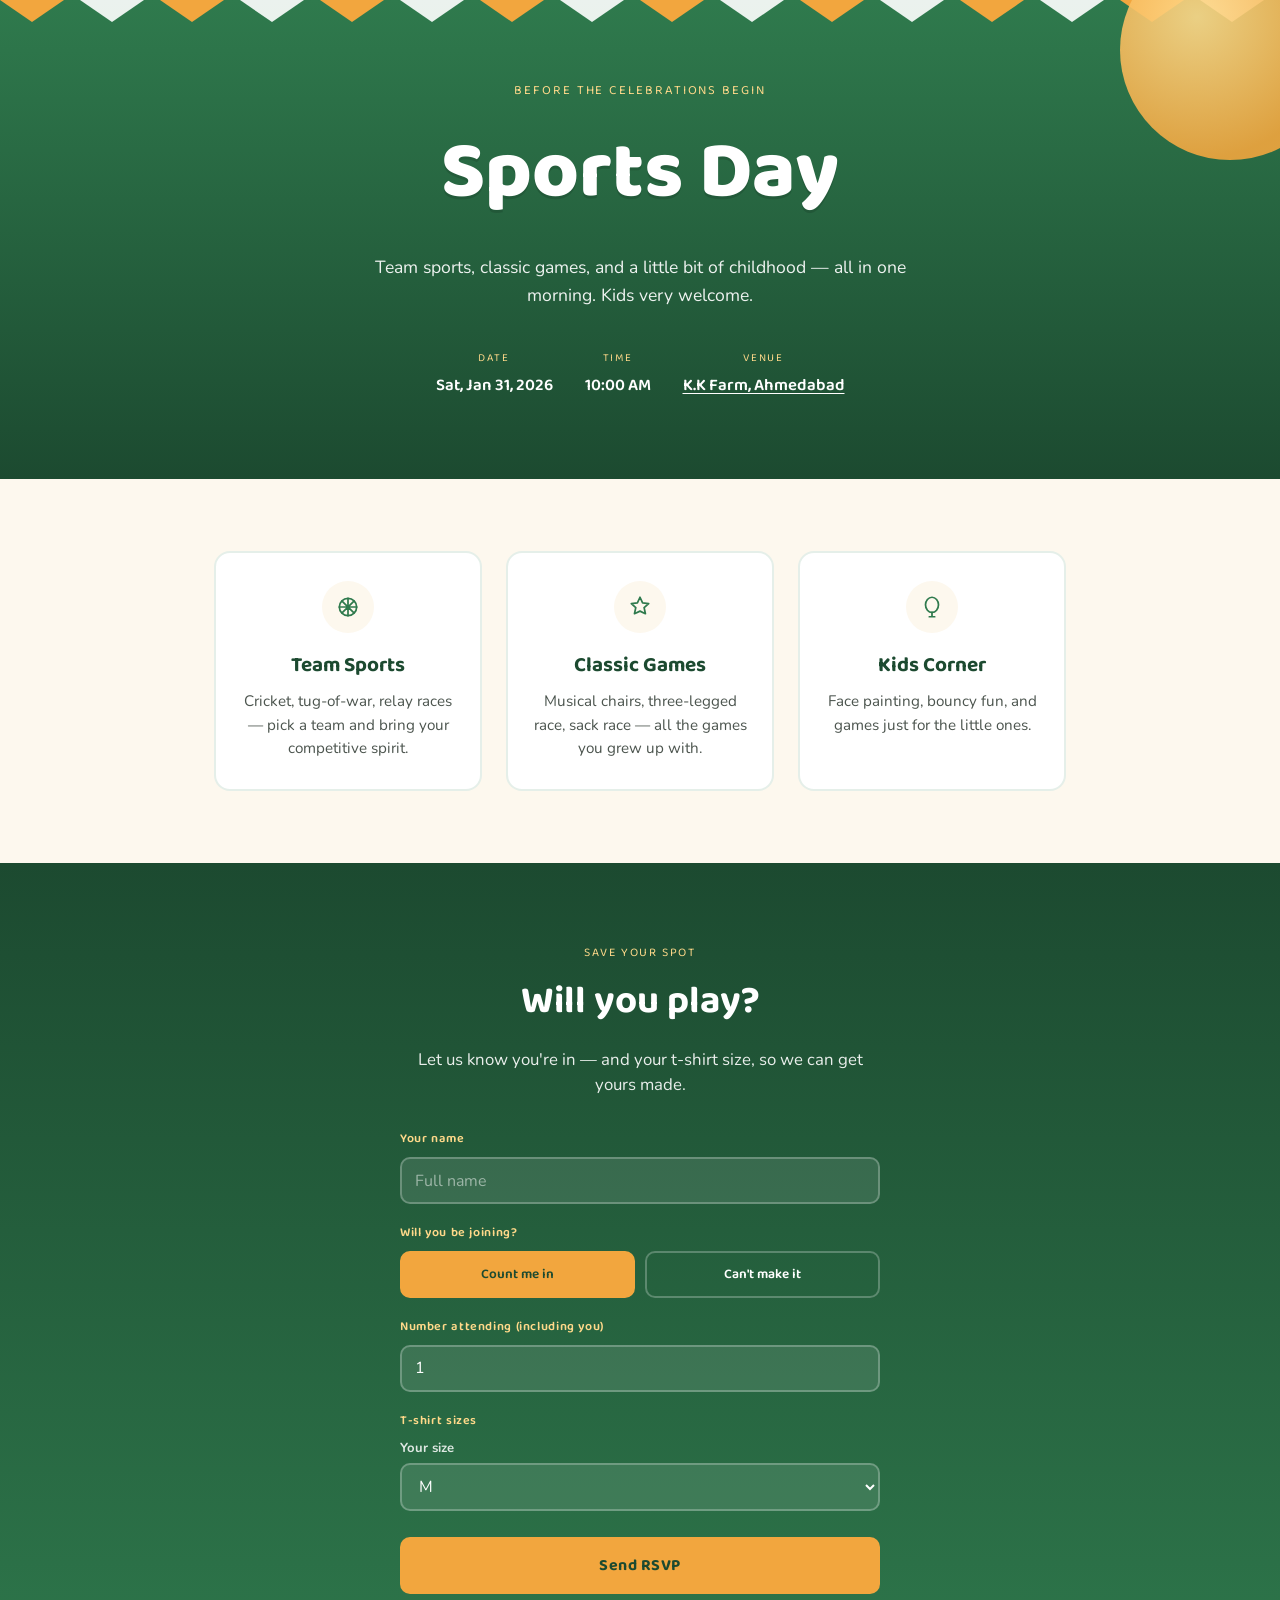
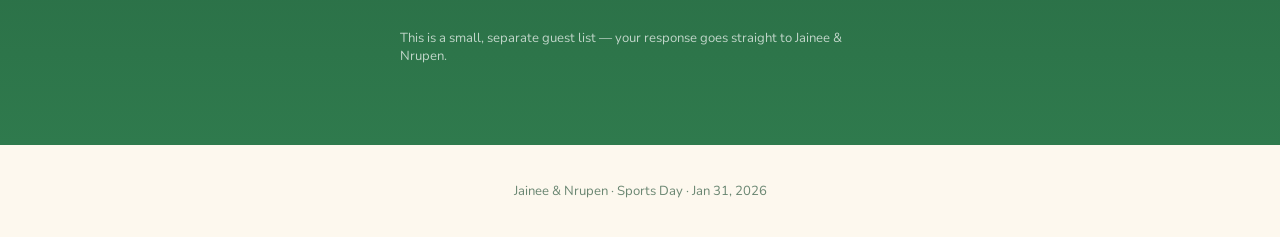
==== sportsday/index.html @ 48433216 "Add unlisted Sports Day RSVP page for the pre-wedding event Separate page and guest list from the ma" ====
<!DOCTYPE html>
<html lang="en">
<head>
<meta charset="UTF-8" />
<meta name="viewport" content="width=device-width, initial-scale=1.0, viewport-fit=cover" />
<title>Sports Day | Jainee &amp; Nrupen</title>
<meta name="robots" content="noindex, nofollow" />
<meta name="description" content="Join us for a morning of team sports and games before the wedding festivities begin." />
<link rel="preconnect" href="https://fonts.googleapis.com">
<link rel="preconnect" href="https://fonts.gstatic.com" crossorigin>
<link href="https://fonts.googleapis.com/css2?family=Baloo+2:wght@500;600;700;800&family=Nunito:ital,wght@0,400;0,600;0,700;1,400&display=swap" rel="stylesheet">
<link rel="stylesheet" href="styles.css" />
</head>
<body>

<!-- ══════════ HERO ══════════ -->
<header class="hero">
  <div class="bunting" aria-hidden="true">
    <svg viewBox="0 0 320 24" preserveAspectRatio="none" class="bunting-svg">
      <polygon points="0,0 16,0 8,22" />
      <polygon points="20,0 36,0 28,22" />
      <polygon points="40,0 56,0 48,22" />
      <polygon points="60,0 76,0 68,22" />
      <polygon points="80,0 96,0 88,22" />
      <polygon points="100,0 116,0 108,22" />
      <polygon points="120,0 136,0 128,22" />
      <polygon points="140,0 156,0 148,22" />
      <polygon points="160,0 176,0 168,22" />
      <polygon points="180,0 196,0 188,22" />
      <polygon points="200,0 216,0 208,22" />
      <polygon points="220,0 236,0 228,22" />
      <polygon points="240,0 256,0 248,22" />
      <polygon points="260,0 276,0 268,22" />
      <polygon points="280,0 296,0 288,22" />
      <polygon points="300,0 316,0 308,22" />
    </svg>
  </div>

  <div class="sun" aria-hidden="true"></div>

  <div class="hero-content">
    <p class="hero-eyebrow">Before the celebrations begin</p>
    <h1 class="hero-title">Sports Day</h1>
    <p class="hero-tagline">Team sports, classic games, and a little bit of childhood — all in one morning. Kids very welcome.</p>

    <div class="hero-facts">
      <div class="fact">
        <span class="fact-label">Date</span>
        <span class="fact-value">Sat, Jan 31, 2026</span>
      </div>
      <div class="fact">
        <span class="fact-label">Time</span>
        <span class="fact-value">10:00 AM</span>
      </div>
      <div class="fact">
        <span class="fact-label">Venue</span>
        <a class="fact-value fact-link" href="https://www.google.com/maps/search/?api=1&query=K.K+Farm%2C+Ahmedabad" target="_blank" rel="noreferrer">K.K Farm, Ahmedabad</a>
      </div>
    </div>
  </div>
</header>

<!-- ══════════ ACTIVITIES ══════════ -->
<section class="activities">
  <div class="activity-card">
    <span class="activity-icon" aria-hidden="true">
      <svg viewBox="0 0 24 24" fill="none" stroke="currentColor" stroke-width="1.6" stroke-linecap="round" stroke-linejoin="round">
        <circle cx="12" cy="12" r="8" />
        <path d="M12 4v16M4 12h16M6.5 6.5l11 11M17.5 6.5l-11 11" />
      </svg>
    </span>
    <h2>Team Sports</h2>
    <p>Cricket, tug-of-war, relay races — pick a team and bring your competitive spirit.</p>
  </div>
  <div class="activity-card">
    <span class="activity-icon" aria-hidden="true">
      <svg viewBox="0 0 24 24" fill="none" stroke="currentColor" stroke-width="1.6" stroke-linecap="round" stroke-linejoin="round">
        <path d="M12 3l2.4 5.2 5.6.6-4.2 3.8 1.2 5.6L12 15.8 6.9 18.2l1.2-5.6L4 8.8l5.6-.6z" />
      </svg>
    </span>
    <h2>Classic Games</h2>
    <p>Musical chairs, three-legged race, sack race — all the games you grew up with.</p>
  </div>
  <div class="activity-card">
    <span class="activity-icon" aria-hidden="true">
      <svg viewBox="0 0 24 24" fill="none" stroke="currentColor" stroke-width="1.6" stroke-linecap="round" stroke-linejoin="round">
        <ellipse cx="12" cy="10" rx="6" ry="7" />
        <path d="M12 17v4M9.5 21h5" />
      </svg>
    </span>
    <h2>Kids Corner</h2>
    <p>Face painting, bouncy fun, and games just for the little ones.</p>
  </div>
</section>

<!-- ══════════ RSVP ══════════ -->
<section class="rsvp-section" id="rsvp">
  <div class="rsvp-content">
    <div id="rsvpFormWrap">
      <p class="rsvp-eyebrow">Save your spot</p>
      <h2 class="rsvp-headline">Will you play?</h2>
      <p class="rsvp-body">Let us know you're in — and your t-shirt size, so we can get yours made.</p>

      <form id="rsvpForm">
        <div class="field">
          <label for="rsvpName">Your name</label>
          <input type="text" id="rsvpName" placeholder="Full name" required>
        </div>

        <div class="field">
          <label>Will you be joining?</label>
          <div class="attend-toggle">
            <label>
              <input type="radio" name="rsvpAttend" value="yes" checked>
              <span class="opt">Count me in</span>
            </label>
            <label>
              <input type="radio" name="rsvpAttend" value="no">
              <span class="opt">Can't make it</span>
            </label>
          </div>
        </div>

        <div class="field guest-count-row visible" id="rsvpGuestRow">
          <label for="rsvpGuests">Number attending (including you)</label>
          <input type="number" id="rsvpGuests" min="1" max="10" value="1">
        </div>

        <div class="field guest-count-row visible" id="rsvpSizesRow">
          <label>T-shirt sizes</label>
          <div id="rsvpSizes" class="sizes-grid"></div>
        </div>

        <button type="submit" class="rsvp-submit" id="rsvpSubmitBtn">Send RSVP</button>
        <p class="rsvp-helper">This is a small, separate guest list — your response goes straight to Jainee &amp; Nrupen.</p>
      </form>
    </div>

    <div id="rsvpSuccess">
      <div class="success-mark">
        <svg viewBox="0 0 24 24"><path d="M4 12l5 5 11-11"/></svg>
      </div>
      <h2 class="success-title">You're in, <span id="rsvpSuccessName">Friend</span>!</h2>
      <p class="rsvp-helper" id="rsvpSuccessBody">Can't wait to see your game face.</p>
    </div>
  </div>
</section>

<footer class="sd-footer">
  <p>Jainee &amp; Nrupen · Sports Day · Jan 31, 2026</p>
</footer>

<script src="script.js"></script>
</body>
</html>
---- sportsday/styles.css ----
/* ═══════════════════════════════════
   Tokens
═══════════════════════════════════ */
:root {
  --grass: #2f7a4d;
  --grass-dark: #1c4a30;
  --sun: #f2a63e;
  --sun-light: #ffd98a;
  --cream: #fdf8ee;
  --ink: #1f2a22;
  --white: #ffffff;
  --font-heading: 'Baloo 2', cursive;
  --font-body: 'Nunito', sans-serif;
}

* { box-sizing: border-box; }

body {
  margin: 0;
  font-family: var(--font-body);
  background: var(--cream);
  color: var(--ink);
  -webkit-font-smoothing: antialiased;
}

/* ═══════════════════════════════════
   Hero
═══════════════════════════════════ */
.hero {
  position: relative;
  background: linear-gradient(180deg, var(--grass) 0%, var(--grass-dark) 100%);
  color: var(--white);
  text-align: center;
  padding: 3rem 1.5rem clamp(3rem, 8vw, 5rem);
  overflow: hidden;
}

.bunting { position: absolute; top: 0; left: 0; width: 100%; }
.bunting-svg { width: 100%; height: 24px; display: block; }
.bunting-svg polygon:nth-child(odd) { fill: var(--sun); }
.bunting-svg polygon:nth-child(even) { fill: var(--white); opacity: 0.9; }

.sun {
  position: absolute;
  top: -60px;
  right: -60px;
  width: 220px;
  height: 220px;
  border-radius: 50%;
  background: radial-gradient(circle at 35% 35%, var(--sun-light), var(--sun) 70%);
  opacity: 0.9;
}

.hero-content { position: relative; max-width: 560px; margin: 2rem auto 0; }

.hero-eyebrow {
  font-family: var(--font-heading);
  font-size: 0.8rem;
  letter-spacing: 0.15em;
  text-transform: uppercase;
  color: var(--sun-light);
  margin: 0 0 0.5rem;
}

.hero-title {
  font-family: var(--font-heading);
  font-weight: 800;
  font-size: clamp(3rem, 12vw, 5rem);
  margin: 0 0 1rem;
  text-wrap: balance;
  text-shadow: 0 3px 0 rgba(0,0,0,0.12);
}

.hero-tagline {
  font-size: 1.1rem;
  line-height: 1.6;
  opacity: 0.92;
  margin: 0 0 2.5rem;
}

.hero-facts {
  display: flex;
  justify-content: center;
  gap: 2rem;
  flex-wrap: wrap;
}

.fact { display: flex; flex-direction: column; gap: 0.3rem; }

.fact-label {
  font-family: var(--font-heading);
  font-size: 0.68rem;
  letter-spacing: 0.15em;
  text-transform: uppercase;
  color: var(--sun-light);
}

.fact-value {
  font-family: var(--font-heading);
  font-weight: 600;
  font-size: 1.05rem;
  color: var(--white);
}

.fact-link { text-decoration: underline; text-underline-offset: 3px; }
.fact-link:hover { color: var(--sun-light); }

/* ═══════════════════════════════════
   Activities
═══════════════════════════════════ */
.activities {
  display: grid;
  grid-template-columns: repeat(auto-fit, minmax(220px, 1fr));
  gap: 1.5rem;
  max-width: 900px;
  margin: 0 auto;
  padding: clamp(3rem, 6vw, 4.5rem) 1.5rem;
}

.activity-card {
  background: var(--white);
  border: 2px solid rgba(47, 122, 77, 0.12);
  border-radius: 16px;
  padding: 1.75rem 1.5rem;
  text-align: center;
}

.activity-icon {
  display: inline-flex;
  align-items: center;
  justify-content: center;
  width: 52px;
  height: 52px;
  border-radius: 50%;
  background: var(--cream);
  color: var(--grass);
  margin-bottom: 1rem;
}
.activity-icon svg { width: 26px; height: 26px; }

.activity-card h2 {
  font-family: var(--font-heading);
  font-weight: 700;
  font-size: 1.3rem;
  margin: 0 0 0.5rem;
  color: var(--grass-dark);
}

.activity-card p {
  font-size: 0.95rem;
  line-height: 1.55;
  opacity: 0.8;
  margin: 0;
}

/* ═══════════════════════════════════
   RSVP
═══════════════════════════════════ */
.rsvp-section {
  background: linear-gradient(180deg, var(--grass-dark) 0%, var(--grass) 100%);
  color: var(--white);
  text-align: center;
  padding: clamp(3rem, 8vw, 5rem) 1.5rem;
}

.rsvp-content { max-width: 480px; margin: 0 auto; }

.rsvp-eyebrow {
  font-family: var(--font-heading);
  font-size: 0.75rem;
  letter-spacing: 0.15em;
  text-transform: uppercase;
  color: var(--sun-light);
  margin: 0 0 0.6rem;
}

.rsvp-headline {
  font-family: var(--font-heading);
  font-weight: 700;
  font-size: clamp(1.9rem, 5vw, 2.4rem);
  margin: 0 0 0.9rem;
}

.rsvp-body { font-size: 1.05rem; opacity: 0.9; margin: 0 0 2rem; line-height: 1.5; }

#rsvpForm {
  display: flex;
  flex-direction: column;
  gap: 1.2rem;
  text-align: left;
}

.field > label {
  display: block;
  font-family: var(--font-heading);
  font-weight: 600;
  font-size: 0.78rem;
  letter-spacing: 0.05em;
  color: var(--sun-light);
  margin-bottom: 0.5rem;
}

.field input[type="text"],
.field input[type="number"],
.field select {
  width: 100%;
  background: rgba(255, 255, 255, 0.1);
  border: 2px solid rgba(255, 255, 255, 0.25);
  color: var(--white);
  font-family: var(--font-body);
  font-size: 1rem;
  padding: 0.65rem 0.8rem;
  border-radius: 10px;
  transition: border-color 0.25s ease, background 0.25s ease;
}
.field input::placeholder { color: rgba(255, 255, 255, 0.5); }
.field input:focus, .field select:focus {
  outline: none;
  border-color: var(--sun);
  background: rgba(255, 255, 255, 0.16);
}
.field select option { color: var(--ink); }

.attend-toggle { display: flex; gap: 0.6rem; }
.attend-toggle input { position: absolute; opacity: 0; pointer-events: none; }
.attend-toggle label { flex: 1; position: relative; }
.attend-toggle .opt {
  display: block;
  text-align: center;
  padding: 0.65rem 0.5rem;
  border: 2px solid rgba(255, 255, 255, 0.25);
  border-radius: 10px;
  font-family: var(--font-heading);
  font-weight: 600;
  font-size: 0.85rem;
  cursor: pointer;
  transition: all 0.25s ease;
}
.attend-toggle input:checked + .opt {
  background: var(--sun);
  color: var(--grass-dark);
  border-color: var(--sun);
}
.attend-toggle input:focus-visible + .opt { outline: 2px solid var(--sun); outline-offset: 2px; }

.guest-count-row { display: none; }
.guest-count-row.visible { display: block; }

.sizes-grid { display: flex; flex-direction: column; gap: 0.7rem; }
.sizes-grid .size-field label {
  font-family: var(--font-body);
  font-weight: 700;
  font-size: 0.82rem;
  color: var(--white);
  opacity: 0.85;
  display: block;
  margin-bottom: 0.35rem;
}

.rsvp-submit {
  margin-top: 0.4rem;
  display: block;
  width: 100%;
  font-family: var(--font-heading);
  font-weight: 700;
  letter-spacing: 0.03em;
  font-size: 1rem;
  color: var(--grass-dark);
  background: var(--sun);
  padding: 1rem 2.5rem;
  border: none;
  border-radius: 10px;
  cursor: pointer;
  transition: background 0.3s ease, transform 0.15s ease;
}
.rsvp-submit:hover { background: var(--sun-light); }
.rsvp-submit:active { transform: scale(0.98); }
.rsvp-submit:disabled { opacity: 0.6; cursor: default; transform: none; }

.rsvp-helper { font-size: 0.82rem; opacity: 0.7; margin: 1rem 0 0; }

/* success state */
#rsvpSuccess { display: none; }
#rsvpSuccess.visible {
  display: block;
  animation: sd-rise 0.5s ease both;
}
@keyframes sd-rise {
  from { opacity: 0; transform: translateY(8px); }
  to { opacity: 1; transform: translateY(0); }
}
@media (prefers-reduced-motion: reduce) {
  #rsvpSuccess.visible { animation: none; }
}

.success-mark {
  width: 50px;
  height: 50px;
  margin: 0 auto 1.25rem;
  border: 2px solid var(--sun);
  border-radius: 50%;
  display: flex;
  align-items: center;
  justify-content: center;
}
.success-mark svg { width: 22px; height: 22px; }
.success-mark path {
  stroke: var(--sun);
  stroke-width: 2.4;
  fill: none;
  stroke-linecap: round;
  stroke-linejoin: round;
  stroke-dasharray: 24;
  stroke-dashoffset: 24;
  animation: sd-draw 0.4s ease 0.35s forwards;
}
@keyframes sd-draw { to { stroke-dashoffset: 0; } }

.success-title {
  font-family: var(--font-heading);
  font-weight: 700;
  font-size: 1.5rem;
  margin: 0 0 0.6rem;
}

/* ═══════════════════════════════════
   Footer
═══════════════════════════════════ */
.sd-footer {
  text-align: center;
  padding: 1.5rem;
  font-size: 0.82rem;
  color: var(--grass-dark);
  opacity: 0.65;
}
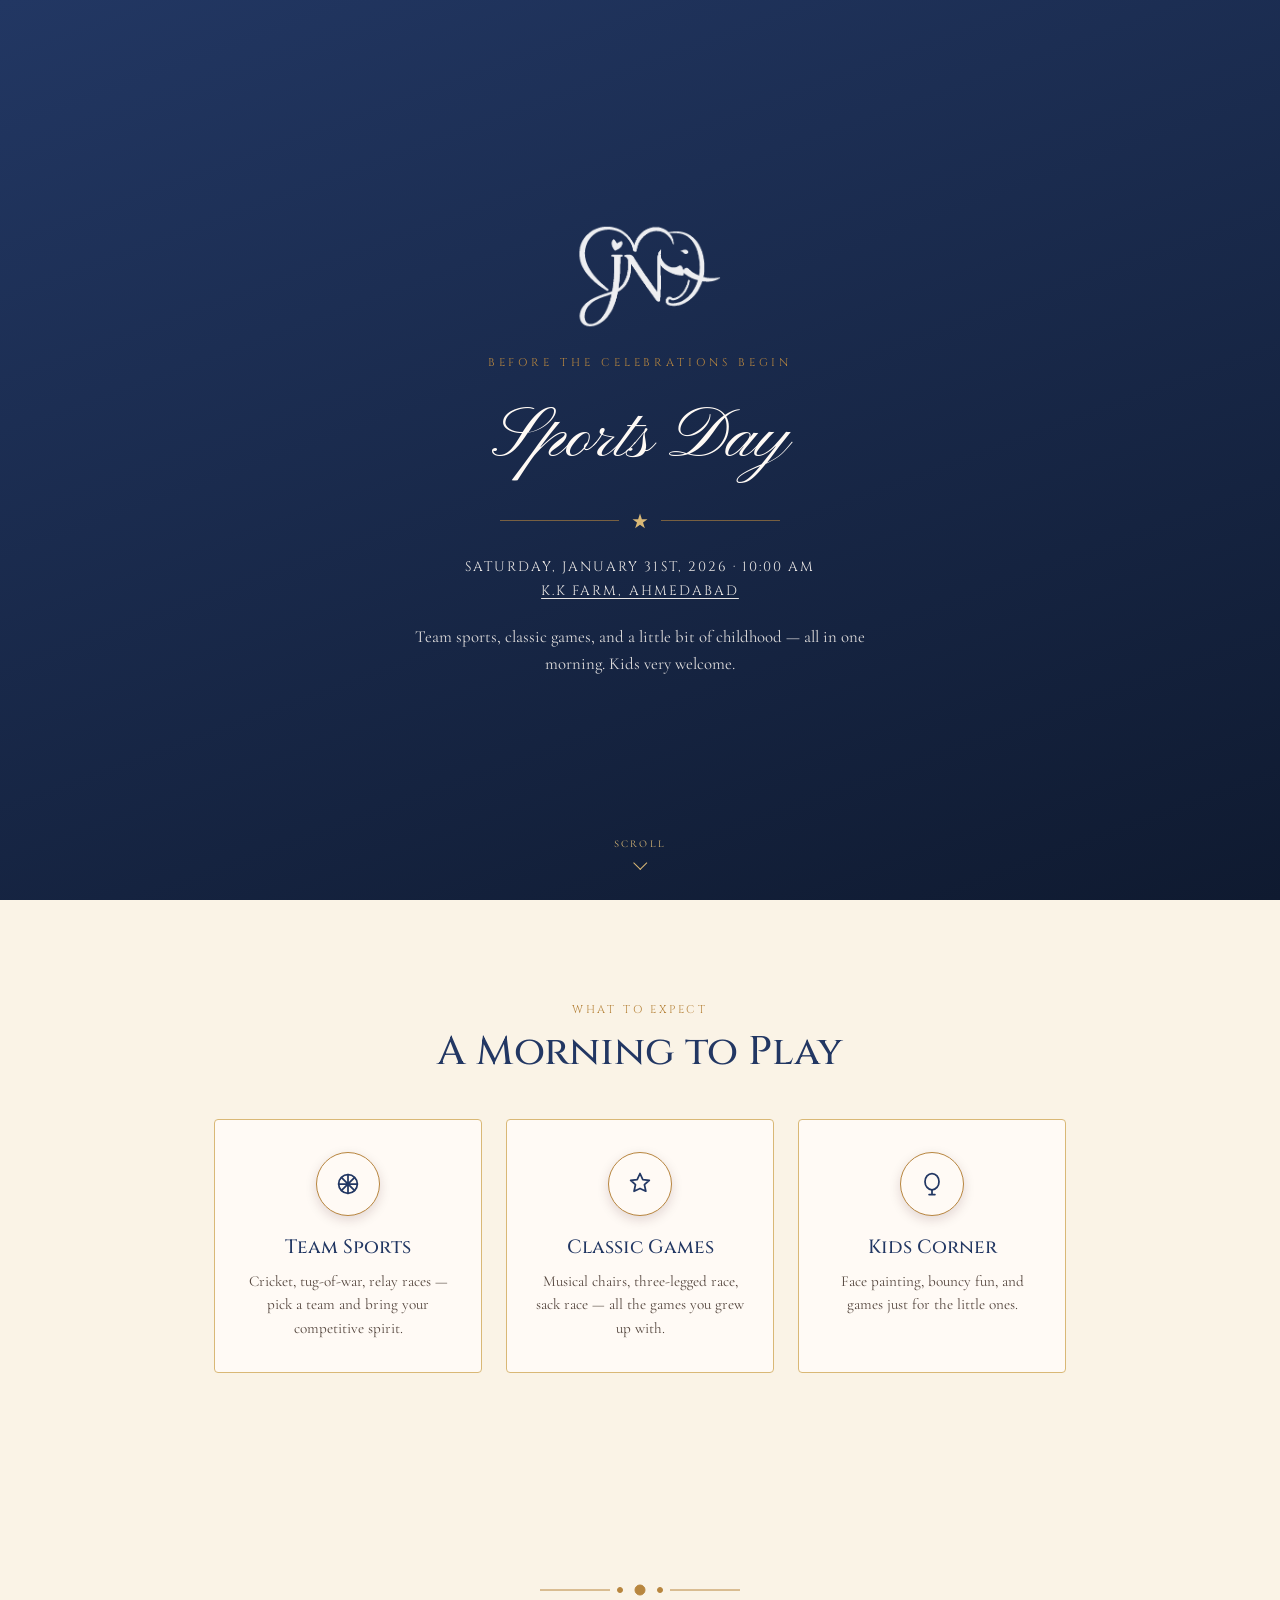
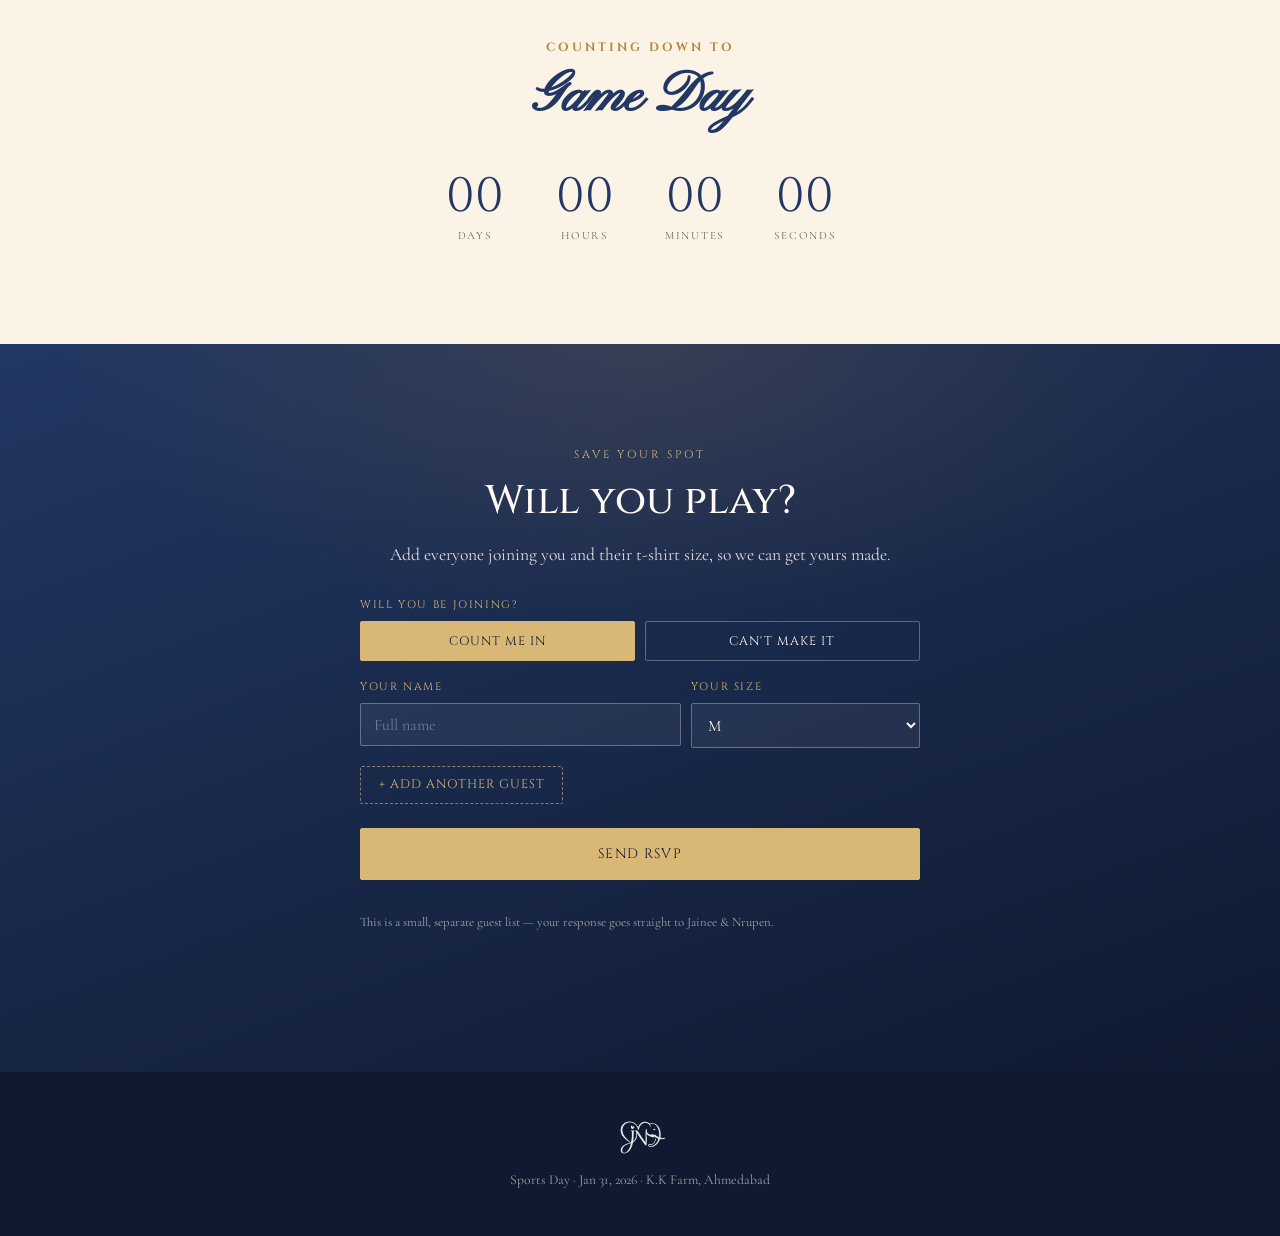
==== commit 184b7c12: "Restyle Sports Day page to match main site and add interactive guest list Reuses the wedding site's " ====
--- a/sportsday/index.html
+++ b/sportsday/index.html
@@ -8,105 +8,102 @@
 <meta name="description" content="Join us for a morning of team sports and games before the wedding festivities begin." />
 <link rel="preconnect" href="https://fonts.googleapis.com">
 <link rel="preconnect" href="https://fonts.gstatic.com" crossorigin>
-<link href="https://fonts.googleapis.com/css2?family=Baloo+2:wght@500;600;700;800&family=Nunito:ital,wght@0,400;0,600;0,700;1,400&display=swap" rel="stylesheet">
+<link href="https://fonts.googleapis.com/css2?family=Cormorant+Garamond:ital,wght@0,400;0,500;0,600;1,400&family=Cinzel:wght@400;500;600&family=Pinyon+Script&display=swap" rel="stylesheet">
+<link rel="stylesheet" href="../css/styles.css" />
 <link rel="stylesheet" href="styles.css" />
 </head>
 <body>
 
 <!-- ══════════ HERO ══════════ -->
-<header class="hero">
-  <div class="bunting" aria-hidden="true">
-    <svg viewBox="0 0 320 24" preserveAspectRatio="none" class="bunting-svg">
-      <polygon points="0,0 16,0 8,22" />
-      <polygon points="20,0 36,0 28,22" />
-      <polygon points="40,0 56,0 48,22" />
-      <polygon points="60,0 76,0 68,22" />
-      <polygon points="80,0 96,0 88,22" />
-      <polygon points="100,0 116,0 108,22" />
-      <polygon points="120,0 136,0 128,22" />
-      <polygon points="140,0 156,0 148,22" />
-      <polygon points="160,0 176,0 168,22" />
-      <polygon points="180,0 196,0 188,22" />
-      <polygon points="200,0 216,0 208,22" />
-      <polygon points="220,0 236,0 228,22" />
-      <polygon points="240,0 256,0 248,22" />
-      <polygon points="260,0 276,0 268,22" />
-      <polygon points="280,0 296,0 288,22" />
-      <polygon points="300,0 316,0 308,22" />
-    </svg>
+<section class="hero-section" id="hero" aria-label="Sports Day">
+  <div class="hero-content reveal-item">
+    <img class="hero-logo" src="../assets/images/logo.png" alt="Jainee and Nrupen logo" />
+    <p class="hero-eyebrow">Before the celebrations begin</p>
+    <h1 class="hero-names sd-title">Sports Day</h1>
+    <div class="hero-divider" aria-hidden="true"><span></span><svg viewBox="0 0 24 24" class="hero-divider-mark"><path d="M12 2l2.5 7.5H22l-6 4.5 2.5 7.5L12 17l-6.5 4.5L8 14 2 9.5h7.5z"/></svg><span></span></div>
+    <p class="hero-date">Saturday, January 31st, 2026 · 10:00 AM</p>
+    <p class="hero-venue"><a href="https://www.google.com/maps/search/?api=1&query=K.K+Farm%2C+Ahmedabad" target="_blank" rel="noreferrer">K.K Farm, Ahmedabad</a></p>
+    <p class="sd-hero-blurb">Team sports, classic games, and a little bit of childhood — all in one morning. Kids very welcome.</p>
   </div>
 
-  <div class="sun" aria-hidden="true"></div>
+  <a class="hero-scroll" href="#activities" aria-label="Scroll to activities">
+    <span class="hero-scroll-label">Scroll</span>
+    <span class="hero-scroll-chevron" aria-hidden="true"></span>
+  </a>
+</section>
 
-  <div class="hero-content">
-    <p class="hero-eyebrow">Before the celebrations begin</p>
-    <h1 class="hero-title">Sports Day</h1>
-    <p class="hero-tagline">Team sports, classic games, and a little bit of childhood — all in one morning. Kids very welcome.</p>
+<!-- ══════════ ACTIVITIES ══════════ -->
+<section class="section activities-section" id="activities" aria-labelledby="activitiesTitle">
+  <div class="events-header reveal-item">
+    <p class="events-eyebrow">What to expect</p>
+    <h2 class="events-title" id="activitiesTitle">A Morning to Play</h2>
+  </div>
 
-    <div class="hero-facts">
-      <div class="fact">
-        <span class="fact-label">Date</span>
-        <span class="fact-value">Sat, Jan 31, 2026</span>
-      </div>
-      <div class="fact">
-        <span class="fact-label">Time</span>
-        <span class="fact-value">10:00 AM</span>
-      </div>
-      <div class="fact">
-        <span class="fact-label">Venue</span>
-        <a class="fact-value fact-link" href="https://www.google.com/maps/search/?api=1&query=K.K+Farm%2C+Ahmedabad" target="_blank" rel="noreferrer">K.K Farm, Ahmedabad</a>
-      </div>
+  <div class="activities-grid">
+    <div class="activity-card reveal-item">
+      <span class="icon-badge" aria-hidden="true">
+        <svg class="icon-badge-svg" viewBox="0 0 24 24" fill="none" stroke="currentColor" stroke-width="1.5" stroke-linecap="round" stroke-linejoin="round">
+          <circle cx="12" cy="12" r="8" />
+          <path d="M12 4v16M4 12h16M6.5 6.5l11 11M17.5 6.5l-11 11" />
+        </svg>
+      </span>
+      <h3 class="activity-name">Team Sports</h3>
+      <p class="activity-desc">Cricket, tug-of-war, relay races — pick a team and bring your competitive spirit.</p>
+    </div>
+
+    <div class="activity-card reveal-item" style="transition-delay:90ms">
+      <span class="icon-badge" aria-hidden="true">
+        <svg class="icon-badge-svg" viewBox="0 0 24 24" fill="none" stroke="currentColor" stroke-width="1.5" stroke-linecap="round" stroke-linejoin="round">
+          <path d="M12 3l2.4 5.2 5.6.6-4.2 3.8 1.2 5.6L12 15.8 6.9 18.2l1.2-5.6L4 8.8l5.6-.6z" />
+        </svg>
+      </span>
+      <h3 class="activity-name">Classic Games</h3>
+      <p class="activity-desc">Musical chairs, three-legged race, sack race — all the games you grew up with.</p>
+    </div>
+
+    <div class="activity-card reveal-item" style="transition-delay:180ms">
+      <span class="icon-badge" aria-hidden="true">
+        <svg class="icon-badge-svg" viewBox="0 0 24 24" fill="none" stroke="currentColor" stroke-width="1.5" stroke-linecap="round" stroke-linejoin="round">
+          <ellipse cx="12" cy="10" rx="6" ry="7" />
+          <path d="M12 17v4M9.5 21h5" />
+        </svg>
+      </span>
+      <h3 class="activity-name">Kids Corner</h3>
+      <p class="activity-desc">Face painting, bouncy fun, and games just for the little ones.</p>
     </div>
   </div>
-</header>
+</section>
 
-<!-- ══════════ ACTIVITIES ══════════ -->
-<section class="activities">
-  <div class="activity-card">
-    <span class="activity-icon" aria-hidden="true">
-      <svg viewBox="0 0 24 24" fill="none" stroke="currentColor" stroke-width="1.6" stroke-linecap="round" stroke-linejoin="round">
-        <circle cx="12" cy="12" r="8" />
-        <path d="M12 4v16M4 12h16M6.5 6.5l11 11M17.5 6.5l-11 11" />
-      </svg>
-    </span>
-    <h2>Team Sports</h2>
-    <p>Cricket, tug-of-war, relay races — pick a team and bring your competitive spirit.</p>
+<!-- ══════════ COUNTDOWN ══════════ -->
+<section class="section countdown-section" id="countdown" aria-labelledby="countdownTitle">
+  <div class="countdown-garland reveal-item" aria-hidden="true">
+    <svg viewBox="0 0 200 24" class="countdown-garland-svg"><path d="M0 12h70M130 12h70"/><circle cx="100" cy="12" r="5"/><circle cx="80" cy="12" r="2.5"/><circle cx="120" cy="12" r="2.5"/></svg>
   </div>
-  <div class="activity-card">
-    <span class="activity-icon" aria-hidden="true">
-      <svg viewBox="0 0 24 24" fill="none" stroke="currentColor" stroke-width="1.6" stroke-linecap="round" stroke-linejoin="round">
-        <path d="M12 3l2.4 5.2 5.6.6-4.2 3.8 1.2 5.6L12 15.8 6.9 18.2l1.2-5.6L4 8.8l5.6-.6z" />
-      </svg>
-    </span>
-    <h2>Classic Games</h2>
-    <p>Musical chairs, three-legged race, sack race — all the games you grew up with.</p>
+  <div class="countdown-header reveal-item">
+    <h2 class="countdown-title" id="countdownTitle">
+      <span class="cd-title-lead">Counting Down to</span>
+      <span class="cd-title-forever">Game Day</span>
+    </h2>
   </div>
-  <div class="activity-card">
-    <span class="activity-icon" aria-hidden="true">
-      <svg viewBox="0 0 24 24" fill="none" stroke="currentColor" stroke-width="1.6" stroke-linecap="round" stroke-linejoin="round">
-        <ellipse cx="12" cy="10" rx="6" ry="7" />
-        <path d="M12 17v4M9.5 21h5" />
-      </svg>
-    </span>
-    <h2>Kids Corner</h2>
-    <p>Face painting, bouncy fun, and games just for the little ones.</p>
+  <div class="countdown-cells" id="countdownCells" role="timer" aria-label="Time remaining until sports day">
+    <div class="cd-cell"><span class="cd-num" id="cdDays">00</span><span class="cd-label">Days</span></div>
+    <div class="cd-cell"><span class="cd-num" id="cdHours">00</span><span class="cd-label">Hours</span></div>
+    <div class="cd-cell"><span class="cd-num" id="cdMins">00</span><span class="cd-label">Minutes</span></div>
+    <div class="cd-cell"><span class="cd-num" id="cdSecs">00</span><span class="cd-label">Seconds</span></div>
   </div>
 </section>
 
 <!-- ══════════ RSVP ══════════ -->
-<section class="rsvp-section" id="rsvp">
-  <div class="rsvp-content">
+<section class="section rsvp-section" id="rsvp" aria-labelledby="rsvpHeadline">
+  <canvas class="rsvp-fireworks" id="rsvpFireworks" aria-hidden="true"></canvas>
+  <div class="rsvp-content reveal-item">
+
     <div id="rsvpFormWrap">
       <p class="rsvp-eyebrow">Save your spot</p>
-      <h2 class="rsvp-headline">Will you play?</h2>
-      <p class="rsvp-body">Let us know you're in — and your t-shirt size, so we can get yours made.</p>
+      <h2 class="rsvp-headline" id="rsvpHeadline">Will you play?</h2>
+      <p class="rsvp-body">Add everyone joining you and their t-shirt size, so we can get yours made.</p>
 
       <form id="rsvpForm">
-        <div class="field">
-          <label for="rsvpName">Your name</label>
-          <input type="text" id="rsvpName" placeholder="Full name" required>
-        </div>
-
         <div class="field">
           <label>Will you be joining?</label>
           <div class="attend-toggle">
@@ -121,15 +118,9 @@
           </div>
         </div>
 
-        <div class="field guest-count-row visible" id="rsvpGuestRow">
-          <label for="rsvpGuests">Number attending (including you)</label>
-          <input type="number" id="rsvpGuests" min="1" max="10" value="1">
-        </div>
+        <div id="rsvpGuestList" class="guest-list"></div>
 
-        <div class="field guest-count-row visible" id="rsvpSizesRow">
-          <label>T-shirt sizes</label>
-          <div id="rsvpSizes" class="sizes-grid"></div>
-        </div>
+        <button type="button" class="add-guest-btn" id="addGuestBtn">+ Add another guest</button>
 
         <button type="submit" class="rsvp-submit" id="rsvpSubmitBtn">Send RSVP</button>
         <p class="rsvp-helper">This is a small, separate guest list — your response goes straight to Jainee &amp; Nrupen.</p>
@@ -143,11 +134,13 @@
       <h2 class="success-title">You're in, <span id="rsvpSuccessName">Friend</span>!</h2>
       <p class="rsvp-helper" id="rsvpSuccessBody">Can't wait to see your game face.</p>
     </div>
+
   </div>
 </section>
 
-<footer class="sd-footer">
-  <p>Jainee &amp; Nrupen · Sports Day · Jan 31, 2026</p>
+<footer class="site-footer">
+  <img class="ft-logo" src="../assets/images/logo.png" alt="Jainee and Nrupen logo" />
+  <p class="ft-tagline">Sports Day · Jan 31, 2026 · K.K Farm, Ahmedabad</p>
 </footer>
 
 <script src="script.js"></script>
--- a/css/styles.css
+++ b/css/styles.css
@@ -0,0 +1,1124 @@
+/* ═══════════════════════════════════
+   Tokens
+═══════════════════════════════════ */
+:root {
+  --maroon: #223763;
+  --maroon-dark: #0f1a30;
+  --gold: #b8863f;
+  --gold-light: #d9b876;
+  --emerald: #1f5c4d;
+  --cream: #faf3e6;
+  --ivory: #fffaf5;
+  --ink: #2a1810;
+  --font-body: 'Cormorant Garamond', serif;
+  --font-heading: 'Cinzel', serif;
+  --font-script: 'Pinyon Script', cursive;
+  --section-pad: clamp(3.5rem, 8vw, 7rem);
+}
+
+* { box-sizing: border-box; }
+
+html { scroll-behavior: smooth; }
+
+body {
+  margin: 0;
+  font-family: var(--font-body);
+  color: var(--ink);
+  background: var(--cream);
+  overflow-x: hidden;
+}
+
+body.intro-active { overflow: hidden; height: 100vh; }
+
+.amp { font-family: var(--font-script); color: var(--gold); }
+
+img { max-width: 100%; display: block; }
+
+/* ═══════════════════════════════════
+   Intro
+═══════════════════════════════════ */
+.intro {
+  position: fixed;
+  inset: 0;
+  z-index: 100;
+  display: flex;
+  align-items: flex-end;
+  justify-content: center;
+  background: var(--cream);
+  cursor: pointer;
+  padding-bottom: clamp(2rem, 7vh, 3.5rem);
+  transition: opacity 0.6s ease 0.15s, visibility 0.6s ease 0.15s, transform 0.75s ease;
+}
+
+body:not(.intro-active) .intro {
+  opacity: 0;
+  visibility: hidden;
+  pointer-events: none;
+  transform: scale(1.08);
+}
+
+.intro.is-flashing {
+  transition: none;
+  background: var(--gold);
+}
+
+.intro.is-flashing .intro-bg {
+  opacity: 0;
+}
+
+.intro-bg {
+  position: absolute;
+  inset: 0;
+  pointer-events: none;
+}
+
+.intro-bg img,
+.intro-bg video {
+  width: 100%;
+  height: 100%;
+  object-fit: cover;
+  object-position: 50% 40%;
+}
+
+/* Hide the browser's default paused-video play glyph — we drive playback ourselves */
+.intro-video::-webkit-media-controls,
+.intro-video::-webkit-media-controls-start-playback-button,
+.intro-video::-webkit-media-controls-panel {
+  display: none !important;
+  -webkit-appearance: none;
+}
+
+.intro-content {
+  pointer-events: none;
+  position: relative;
+  text-align: center;
+  color: var(--ivory);
+  padding: 2rem;
+  transition: opacity 0.45s ease, transform 0.45s ease;
+}
+
+.intro.is-playing .intro-content {
+  opacity: 0;
+  transform: translateY(-22px);
+}
+
+.intro-hint {
+  animation: pulse 2.2s ease-in-out infinite;
+}
+
+.intro-hint-label {
+  font-family: var(--font-heading);
+  font-weight: 600;
+  font-size: 1.1rem;
+  letter-spacing: 0.28em;
+  text-transform: uppercase;
+  color: var(--ivory);
+  text-shadow: 0 1px 2px rgba(0, 0, 0, 0.85), 0 4px 14px rgba(0, 0, 0, 0.7);
+  margin: 0 0 0.5rem;
+}
+
+.intro-hint-sub {
+  font-family: var(--font-body);
+  font-style: italic;
+  font-size: 1.15rem;
+  letter-spacing: 0.02em;
+  color: var(--gold-light);
+  text-shadow: 0 1px 2px rgba(0, 0, 0, 0.85), 0 4px 14px rgba(0, 0, 0, 0.7);
+  margin: 0;
+}
+
+@keyframes pulse {
+  0%, 100% { opacity: 0.4; }
+  50% { opacity: 1; }
+}
+
+/* ═══════════════════════════════════
+   Section base
+═══════════════════════════════════ */
+.section {
+  position: relative;
+  padding: var(--section-pad) 1.5rem;
+  max-width: 900px;
+  margin: 0 auto;
+}
+
+.reveal-item {
+  opacity: 0;
+  transform: translateY(40px) scale(0.97);
+  transition: opacity 0.9s cubic-bezier(0.16, 1, 0.3, 1), transform 0.9s cubic-bezier(0.16, 1, 0.3, 1);
+}
+
+.reveal-item.is-visible {
+  opacity: 1;
+  transform: translateY(0) scale(1);
+}
+
+/* ═══════════════════════════════════
+   Hero
+═══════════════════════════════════ */
+.hero-section {
+  position: relative;
+  max-width: none;
+  min-height: 100vh;
+  display: flex;
+  flex-direction: column;
+  align-items: center;
+  justify-content: center;
+  text-align: center;
+  background: linear-gradient(160deg, var(--maroon) 0%, var(--maroon-dark) 100%);
+  color: var(--ivory);
+  overflow: hidden;
+}
+
+.hero-content {
+  position: relative;
+}
+
+.hero-logo {
+  width: clamp(92px, 20vw, 150px);
+  height: auto;
+  margin: 0 auto 1.5rem;
+  filter: brightness(0) invert(1);
+  opacity: 0.92;
+  transform: translateX(6.5%); /* optical centering: the mark's ink is left-heavy within its canvas */
+}
+
+.hero-eyebrow {
+  font-family: var(--font-heading);
+  letter-spacing: 0.35em;
+  text-transform: uppercase;
+  font-size: 0.7rem;
+  color: var(--gold);
+  margin: 0 0 1.5rem;
+}
+
+.hero-names {
+  margin: 0;
+  font-family: var(--font-script);
+  font-weight: 400;
+  font-size: clamp(3.25rem, 10vw, 6rem);
+}
+
+.hero-amp {
+  font-family: var(--font-script);
+  color: var(--gold-light);
+  margin: 0 0.15em;
+}
+
+.hero-divider {
+  display: flex;
+  align-items: center;
+  justify-content: center;
+  gap: 0.75rem;
+  margin: 1.75rem auto;
+  width: min(280px, 60vw);
+}
+
+.hero-divider span {
+  flex: 1;
+  height: 1px;
+  background: var(--gold);
+  opacity: 0.6;
+}
+
+.hero-divider-mark {
+  width: 18px;
+  height: 18px;
+  fill: var(--gold-light);
+  flex-shrink: 0;
+}
+
+.hero-date, .hero-venue {
+  font-family: var(--font-heading);
+  letter-spacing: 0.15em;
+  text-transform: uppercase;
+  font-size: 0.85rem;
+  margin: 0.4rem 0;
+  color: var(--ivory);
+  opacity: 0.9;
+}
+
+.hero-scroll {
+  position: absolute;
+  bottom: 2rem;
+  left: 50%;
+  transform: translateX(-50%);
+  display: flex;
+  flex-direction: column;
+  align-items: center;
+  gap: 0.5rem;
+  color: var(--gold-light);
+  text-decoration: none;
+  font-size: 0.65rem;
+  letter-spacing: 0.2em;
+  text-transform: uppercase;
+}
+
+.hero-scroll-chevron {
+  width: 10px;
+  height: 10px;
+  border-right: 1.5px solid var(--gold-light);
+  border-bottom: 1.5px solid var(--gold-light);
+  transform: rotate(45deg);
+  animation: bob 2s ease-in-out infinite;
+}
+
+@keyframes bob {
+  0%, 100% { transform: rotate(45deg) translate(0, 0); }
+  50% { transform: rotate(45deg) translate(4px, 4px); }
+}
+
+/* ═══════════════════════════════════
+   Invite
+═══════════════════════════════════ */
+.invite-section { text-align: center; }
+
+.invite-card {
+  border: 1.5px solid var(--gold);
+  padding: clamp(2rem, 6vw, 3.5rem) clamp(1.5rem, 5vw, 3rem);
+  position: relative;
+  background: var(--ivory);
+}
+
+.invite-card::before {
+  content: '';
+  position: absolute;
+  inset: 10px;
+  border: 1px solid var(--gold-light);
+  pointer-events: none;
+}
+
+.invite-flourish {
+  position: absolute;
+  top: -14px;
+  width: 44px;
+  height: 44px;
+  stroke: var(--gold);
+  fill: none;
+  stroke-width: 1.5;
+  opacity: 0.85;
+}
+
+.invite-flourish circle { fill: var(--gold); stroke: none; }
+
+.invite-flourish--l { left: -14px; }
+.invite-flourish--r { right: -14px; }
+
+@media (max-width: 560px) {
+  .invite-flourish { width: 32px; height: 32px; top: -10px; }
+}
+
+.invite-overline {
+  font-family: var(--font-heading);
+  font-size: 0.7rem;
+  letter-spacing: 0.25em;
+  text-transform: uppercase;
+  color: var(--gold);
+  margin: 0 0 1.25rem;
+}
+
+.invite-kicker {
+  font-size: 1.1rem;
+  color: var(--maroon-dark);
+  margin: 0 0 1.25rem;
+}
+
+.invite-rule {
+  width: min(200px, 50%);
+  height: 12px;
+  margin: 1.25rem auto;
+  stroke: var(--gold);
+  fill: var(--gold);
+  stroke-width: 1;
+}
+
+.invite-names {
+  margin: 0;
+  display: flex;
+  flex-wrap: wrap;
+  align-items: center;
+  justify-content: center;
+  gap: 0.75rem 1.25rem;
+}
+
+.invite-person {
+  display: flex;
+  flex-direction: column;
+  gap: 0.35rem;
+}
+
+.invite-name {
+  font-family: var(--font-script);
+  font-size: clamp(2rem, 6vw, 3rem);
+  color: var(--maroon);
+}
+
+.invite-grandparent {
+  font-size: 0.72rem;
+  font-style: italic;
+  color: var(--ink);
+  opacity: 0.55;
+}
+
+.invite-parent {
+  font-size: 0.85rem;
+  font-style: italic;
+  color: var(--ink);
+  opacity: 0.75;
+}
+
+.invite-amp {
+  font-family: var(--font-script);
+  font-size: 1.5rem;
+  color: var(--gold);
+}
+
+.invite-meta { margin-top: 1rem; }
+
+.invite-date, .invite-venue {
+  font-family: var(--font-heading);
+  font-size: 0.8rem;
+  letter-spacing: 0.1em;
+  text-transform: uppercase;
+  color: var(--maroon-dark);
+  margin: 0.35rem 0;
+}
+
+/* ═══════════════════════════════════
+   Events
+═══════════════════════════════════ */
+.events-header, .story-content, .gallery-header, .countdown-header {
+  text-align: center;
+}
+
+.events-eyebrow, .story-eyebrow, .gallery-eyebrow {
+  font-family: var(--font-heading);
+  font-size: 0.7rem;
+  letter-spacing: 0.25em;
+  text-transform: uppercase;
+  color: var(--gold);
+  margin: 0 0 0.5rem;
+}
+
+.events-title, .story-title, .gallery-title {
+  font-family: var(--font-heading);
+  font-weight: 500;
+  font-size: clamp(1.75rem, 5vw, 2.5rem);
+  color: var(--maroon);
+  margin: 0 0 2.5rem;
+}
+
+.story-title {
+  margin-bottom: 0.75rem;
+}
+
+.events-list {
+  display: flex;
+  flex-direction: column;
+  gap: 1.5rem;
+}
+
+.events-row {
+  display: flex;
+  flex-wrap: wrap;
+  justify-content: center;
+  gap: 1.5rem;
+}
+
+.events-row .event-card {
+  flex: 1 1 260px;
+  max-width: 320px;
+}
+
+.card-portrait {
+  display: flex;
+  align-items: flex-end;
+  justify-content: center;
+  width: 56px;
+  height: 74px;
+  margin: 0 auto 0.75rem;
+}
+
+.card-portrait--emblem {
+  width: 110px;
+  height: 110px;
+  align-items: center;
+}
+
+.card-portrait img {
+  max-width: 100%;
+  max-height: 100%;
+  width: auto;
+  height: auto;
+  display: block;
+  filter: drop-shadow(0 6px 14px rgba(61, 15, 26, 0.18));
+}
+
+.ritual-sub-list {
+  display: flex;
+  flex-direction: column;
+  gap: 0.9rem;
+  margin: 0.5rem 0 1.1rem;
+}
+
+.ritual-sub-item {
+  padding-bottom: 0.9rem;
+  border-bottom: 1px solid var(--gold-light);
+}
+
+.ritual-sub-item:last-child {
+  border-bottom: none;
+  padding-bottom: 0;
+}
+
+.ritual-sub-name {
+  font-family: var(--font-heading);
+  font-size: 0.95rem;
+  color: var(--maroon);
+  letter-spacing: 0.03em;
+  margin: 0 0 0.3rem;
+}
+
+.ritual-sub-meta {
+  font-size: 0.85rem;
+  color: var(--ink);
+  opacity: 0.75;
+  margin: 0.1rem 0;
+}
+
+.event-card {
+  display: flex;
+  flex-direction: column;
+  align-items: center;
+  min-height: 460px;
+  border: 1px solid var(--gold-light);
+  background: var(--ivory);
+  padding: 2.5rem 1.5rem;
+  text-align: center;
+  transition: transform 0.35s ease, box-shadow 0.35s ease, border-color 0.35s ease;
+}
+
+.event-card:hover {
+  transform: translateY(-6px);
+  border-color: var(--gold);
+  box-shadow: 0 16px 34px rgba(107, 30, 46, 0.16);
+}
+
+.event-card:hover .icon-badge {
+  transform: scale(1.08);
+  box-shadow: 0 6px 18px rgba(184, 134, 63, 0.35);
+}
+
+/* ═══════════════════════════════════
+   Icon badges — hand-drawn line icons in a ringed circle,
+   used across event cards, guest-info cards and the gallery.
+═══════════════════════════════════ */
+.icon-badge {
+  display: flex;
+  align-items: center;
+  justify-content: center;
+  width: 64px;
+  height: 64px;
+  margin: 0 auto 1.1rem;
+  border-radius: 50%;
+  border: 1px solid var(--gold);
+  background: var(--ivory);
+  box-shadow: 0 4px 12px rgba(61, 15, 26, 0.15);
+  transition: transform 0.35s ease, box-shadow 0.35s ease;
+}
+
+.icon-badge-svg {
+  width: 28px;
+  height: 28px;
+  color: var(--maroon);
+}
+
+.gallery-frame .icon-badge {
+  width: 56px;
+  height: 56px;
+  margin: 0 auto 0.75rem;
+}
+
+.event-name {
+  font-family: var(--font-heading);
+  font-size: 1.1rem;
+  color: var(--maroon);
+  margin: 0 0 0.75rem;
+  letter-spacing: 0.04em;
+}
+
+.event-rule {
+  width: 60px;
+  height: 8px;
+  stroke: var(--gold);
+  fill: var(--gold);
+  margin: 0 auto 0.75rem;
+}
+
+.event-time { font-size: 1.4rem; margin: 0.25rem 0; color: var(--ink); }
+.event-date, .event-venue {
+  font-size: 0.85rem;
+  color: var(--ink);
+  opacity: 0.7;
+  margin: 0.15rem 0;
+}
+
+.event-note {
+  font-family: var(--font-body);
+  font-style: italic;
+  font-size: 0.85rem;
+  color: var(--gold);
+  margin: 0.35rem 0 0;
+}
+
+
+.event-map-link {
+  display: inline-flex;
+  align-items: center;
+  gap: 0.4rem;
+  margin-top: auto;
+  padding: 0.5rem 1rem;
+  border: 1px solid var(--gold);
+  border-radius: 999px;
+  font-family: var(--font-heading);
+  font-size: 0.72rem;
+  letter-spacing: 0.08em;
+  text-transform: uppercase;
+  color: var(--maroon);
+  text-decoration: none;
+  transition: background 0.3s ease, color 0.3s ease;
+}
+
+.event-map-link svg { width: 14px; height: 14px; }
+
+.event-map-link:hover {
+  background: var(--maroon);
+  color: var(--ivory);
+}
+
+/* ═══════════════════════════════════
+   Story
+═══════════════════════════════════ */
+.story-section { position: relative; text-align: center; overflow: hidden; }
+
+.story-content { position: relative; }
+
+.story-body-wrap { position: relative; }
+
+.story-watermark {
+  position: absolute;
+  top: 50%;
+  left: 50%;
+  width: min(230px, 50vw);
+  height: auto;
+  /* centers on the paragraph only (not the eyebrow/title above), with a
+     small correction since the mark's ink centroid sits ~6.5%/4.8%
+     up-left of its canvas' geometric center */
+  transform: translate(-43.5%, -45.2%);
+  opacity: 0.07;
+  pointer-events: none;
+  z-index: -1;
+}
+
+.story-rule {
+  width: 140px;
+  height: 12px;
+  stroke: var(--gold);
+  fill: var(--gold);
+  margin: 1rem auto 1.75rem;
+}
+
+.story-body {
+  font-size: 1.2rem;
+  line-height: 1.75;
+  color: var(--ink);
+  max-width: 640px;
+  margin: 0 auto;
+}
+
+/* ═══════════════════════════════════
+   Gallery — single framed carousel
+═══════════════════════════════════ */
+.gallery-carousel {
+  display: flex;
+  align-items: center;
+  justify-content: center;
+}
+
+.gallery-frame {
+  position: relative;
+  width: min(360px, 68vw);
+  aspect-ratio: 3 / 4;
+  border: 1.5px solid var(--gold);
+  background: var(--ivory);
+  box-shadow: 0 20px 44px rgba(61, 15, 26, 0.2);
+  overflow: hidden;
+  display: flex;
+  flex-direction: column;
+  align-items: center;
+  justify-content: center;
+  opacity: 0;
+  cursor: grab;
+  touch-action: pan-y;
+  -webkit-user-select: none;
+  user-select: none;
+  transition: opacity 0.25s ease;
+}
+
+.gallery-frame.is-visible { opacity: 1; }
+
+.gallery-frame img {
+  width: 100%;
+  height: 100%;
+  object-fit: cover;
+  -webkit-user-drag: none;
+  -webkit-touch-callout: none;
+  pointer-events: none;
+}
+
+.gallery-frame-placeholder {
+  font-family: var(--font-heading);
+  font-size: 0.8rem;
+  letter-spacing: 0.1em;
+  text-transform: uppercase;
+  color: var(--maroon);
+  opacity: 0.7;
+}
+
+.gallery-caption {
+  text-align: center;
+  font-family: var(--font-body);
+  font-style: italic;
+  font-size: 1.1rem;
+  color: var(--maroon);
+  margin: 1.5rem 0 1rem;
+}
+
+.gallery-dots {
+  display: flex;
+  align-items: center;
+  justify-content: center;
+  gap: 0.5rem;
+}
+
+.gallery-dot {
+  width: 8px;
+  height: 8px;
+  border-radius: 50%;
+  border: none;
+  padding: 0;
+  background: var(--gold-light);
+  opacity: 0.5;
+  cursor: pointer;
+  transition: opacity 0.25s ease, transform 0.25s ease;
+}
+
+.gallery-dot.is-active {
+  opacity: 1;
+  background: var(--maroon);
+  transform: scale(1.35);
+}
+
+/* ═══════════════════════════════════
+   RSVP
+═══════════════════════════════════ */
+.rsvp-section {
+  position: relative;
+  max-width: none;
+  text-align: center;
+  background:
+    radial-gradient(ellipse 70% 60% at 50% 0%, rgba(184, 134, 63, 0.16) 0%, transparent 65%),
+    linear-gradient(160deg, var(--maroon) 0%, var(--maroon-dark) 100%);
+  color: var(--ivory);
+  overflow: hidden;
+}
+
+.rsvp-fireworks {
+  position: absolute;
+  inset: 0;
+  width: 100%;
+  height: 100%;
+  pointer-events: none;
+}
+
+.rsvp-content { position: relative; max-width: 560px; margin: 0 auto; }
+
+.rsvp-eyebrow {
+  font-family: var(--font-heading);
+  font-size: 0.7rem;
+  letter-spacing: 0.25em;
+  text-transform: uppercase;
+  color: var(--gold-light);
+  margin: 0 0 0.75rem;
+}
+
+.rsvp-headline {
+  font-family: var(--font-heading);
+  font-weight: 500;
+  font-size: clamp(1.75rem, 5vw, 2.5rem);
+  margin: 0 0 1rem;
+}
+
+.rsvp-body { font-size: 1.1rem; opacity: 0.85; margin: 0 0 2rem; }
+
+.rsvp-btn {
+  display: inline-block;
+  font-family: var(--font-heading);
+  letter-spacing: 0.1em;
+  text-transform: uppercase;
+  font-size: 0.85rem;
+  color: var(--maroon-dark);
+  background: var(--gold-light);
+  padding: 1rem 2.5rem;
+  text-decoration: none;
+  border: 1px solid var(--gold-light);
+  transition: background 0.3s ease, color 0.3s ease;
+}
+
+.rsvp-btn:hover { background: transparent; color: var(--gold-light); }
+
+.rsvp-helper {
+  font-size: 0.8rem;
+  opacity: 0.6;
+  margin: 1rem 0 2.5rem;
+}
+
+/* ---- RSVP form ---- */
+#rsvpForm {
+  display: flex;
+  flex-direction: column;
+  gap: 1.1rem;
+  text-align: left;
+}
+
+.field > label {
+  display: block;
+  font-family: var(--font-heading);
+  font-size: 0.68rem;
+  letter-spacing: 0.15em;
+  text-transform: uppercase;
+  color: var(--gold-light);
+  margin-bottom: 0.6rem;
+}
+
+.field input[type="text"],
+.field input[type="number"],
+.field select {
+  width: 100%;
+  background: rgba(255, 250, 245, 0.06);
+  border: 1px solid rgba(255, 250, 245, 0.3);
+  color: var(--ivory);
+  font-family: var(--font-body);
+  font-size: 1rem;
+  padding: 0.65rem 0.8rem;
+  border-radius: 2px;
+  transition: border-color 0.25s ease, background 0.25s ease;
+}
+.field input::placeholder { color: rgba(255, 250, 245, 0.35); }
+.field input:focus, .field select:focus {
+  outline: none;
+  border-color: var(--gold-light);
+  background: rgba(255, 250, 245, 0.1);
+}
+.field select option { color: var(--ink); }
+
+.attend-toggle {
+  display: flex;
+  gap: 0.6rem;
+}
+.attend-toggle input { position: absolute; opacity: 0; pointer-events: none; }
+.attend-toggle label { flex: 1; position: relative; }
+.attend-toggle .opt {
+  display: block;
+  text-align: center;
+  padding: 0.65rem 0.5rem;
+  border: 1px solid rgba(255, 250, 245, 0.3);
+  border-radius: 2px;
+  font-family: var(--font-heading);
+  font-size: 0.78rem;
+  letter-spacing: 0.08em;
+  text-transform: uppercase;
+  cursor: pointer;
+  transition: all 0.25s ease;
+}
+.attend-toggle input:checked + .opt {
+  background: var(--gold-light);
+  color: var(--maroon-dark);
+  border-color: var(--gold-light);
+}
+.attend-toggle input:focus-visible + .opt { outline: 2px solid var(--gold-light); outline-offset: 2px; }
+
+.guest-count-row { display: none; }
+.guest-count-row.visible { display: block; }
+
+.rsvp-submit {
+  margin-top: 0.4rem;
+  display: block;
+  width: 100%;
+  font-family: var(--font-heading);
+  letter-spacing: 0.1em;
+  text-transform: uppercase;
+  font-size: 0.85rem;
+  color: var(--maroon-dark);
+  background: var(--gold-light);
+  padding: 1rem 2.5rem;
+  text-decoration: none;
+  border: 1px solid var(--gold-light);
+  border-radius: 2px;
+  cursor: pointer;
+  transition: background 0.3s ease, color 0.3s ease;
+}
+.rsvp-submit:hover { background: transparent; color: var(--gold-light); }
+.rsvp-submit:disabled { opacity: 0.6; cursor: default; }
+
+/* ---- RSVP success state ---- */
+#rsvpSuccess { display: none; }
+#rsvpSuccess.visible {
+  display: block;
+  animation: rsvp-rise 0.5s ease both;
+}
+@keyframes rsvp-rise {
+  from { opacity: 0; transform: translateY(8px); }
+  to { opacity: 1; transform: translateY(0); }
+}
+@media (prefers-reduced-motion: reduce) {
+  #rsvpSuccess.visible { animation: none; }
+}
+
+.success-mark {
+  width: 46px;
+  height: 46px;
+  margin: 0 auto 1.25rem;
+  border: 1px solid var(--gold-light);
+  border-radius: 50%;
+  display: flex;
+  align-items: center;
+  justify-content: center;
+}
+.success-mark svg { width: 20px; height: 20px; }
+.success-mark path {
+  stroke: var(--gold-light);
+  stroke-width: 2;
+  fill: none;
+  stroke-linecap: round;
+  stroke-linejoin: round;
+  stroke-dasharray: 24;
+  stroke-dashoffset: 24;
+  animation: rsvp-draw 0.4s ease 0.35s forwards;
+}
+@keyframes rsvp-draw { to { stroke-dashoffset: 0; } }
+
+.success-title {
+  font-family: var(--font-heading);
+  font-weight: 500;
+  font-size: 1.4rem;
+  margin: 0 0 0.6rem;
+}
+
+.rsvp-cal-heading {
+  font-family: var(--font-heading);
+  font-size: 0.75rem;
+  letter-spacing: 0.15em;
+  text-transform: uppercase;
+  color: var(--gold-light);
+  margin: 0 0 1rem;
+}
+
+.rsvp-cal-btns {
+  display: flex;
+  gap: 1rem;
+  justify-content: center;
+  flex-wrap: wrap;
+}
+
+.rsvp-cal-btn {
+  font-size: 0.85rem;
+  color: var(--ivory);
+  border: 1px solid rgba(255, 250, 245, 0.4);
+  padding: 0.6rem 1.25rem;
+  text-decoration: none;
+  transition: border-color 0.3s ease;
+}
+
+.rsvp-cal-btn:hover { border-color: var(--gold-light); }
+
+/* ═══════════════════════════════════
+   Countdown
+═══════════════════════════════════ */
+.countdown-section { text-align: center; }
+
+.countdown-garland {
+  width: min(420px, 90%);
+  margin: 0 auto 2rem;
+}
+
+.countdown-garland-svg {
+  width: 100%;
+  height: 24px;
+  stroke: var(--gold);
+  fill: var(--gold);
+  stroke-width: 1;
+}
+
+.cd-title-lead {
+  display: block;
+  font-family: var(--font-heading);
+  font-size: 0.75rem;
+  letter-spacing: 0.25em;
+  text-transform: uppercase;
+  color: var(--gold);
+  margin-bottom: 0.5rem;
+}
+
+.cd-title-forever {
+  display: block;
+  font-family: var(--font-script);
+  font-size: clamp(2.5rem, 7vw, 3.5rem);
+  color: var(--maroon);
+}
+
+.countdown-cells {
+  display: flex;
+  justify-content: center;
+  gap: clamp(1rem, 4vw, 2.5rem);
+  margin-top: 2.5rem;
+  flex-wrap: wrap;
+}
+
+.cd-cell {
+  display: flex;
+  flex-direction: column;
+  align-items: center;
+  min-width: 70px;
+}
+
+.cd-num {
+  font-family: var(--font-heading);
+  font-size: clamp(2rem, 6vw, 3rem);
+  color: var(--maroon);
+  line-height: 1;
+}
+
+.cd-label {
+  font-size: 0.7rem;
+  letter-spacing: 0.15em;
+  text-transform: uppercase;
+  color: var(--ink);
+  opacity: 0.65;
+  margin-top: 0.5rem;
+}
+
+/* ═══════════════════════════════════
+   Footer
+═══════════════════════════════════ */
+.site-footer {
+  text-align: center;
+  padding: 3rem 1.5rem;
+  background: var(--maroon-dark);
+  color: var(--ivory);
+}
+
+.ft-logo {
+  width: 48px;
+  height: auto;
+  margin: 0 auto 1rem;
+  filter: brightness(0) invert(1);
+  opacity: 0.9;
+  transform: translateX(6.5%); /* optical centering: the mark's ink is left-heavy within its canvas */
+}
+
+.ft-names {
+  font-family: var(--font-script);
+  font-size: 2rem;
+  margin: 0 0 0.5rem;
+}
+
+.ft-date {
+  font-family: var(--font-heading);
+  font-size: 0.75rem;
+  letter-spacing: 0.15em;
+  text-transform: uppercase;
+  color: var(--gold-light);
+  margin: 0 0 0.5rem;
+}
+
+.ft-tagline {
+  font-size: 0.85rem;
+  opacity: 0.6;
+  margin: 0;
+}
+
+/* ═══════════════════════════════════
+   Floating nav
+═══════════════════════════════════ */
+.fab-cluster {
+  position: fixed;
+  bottom: 1.5rem;
+  right: 1.5rem;
+  z-index: 50;
+  display: flex;
+  flex-direction: column;
+  align-items: flex-end;
+  gap: 0.75rem;
+  pointer-events: none;
+}
+
+.fab {
+  width: 52px;
+  height: 52px;
+  border-radius: 50%;
+  border: 1px solid var(--gold);
+  background: var(--ivory);
+  cursor: pointer;
+  display: flex;
+  flex-direction: column;
+  align-items: center;
+  justify-content: center;
+  gap: 4px;
+  box-shadow: 0 6px 18px rgba(107, 30, 46, 0.18);
+  pointer-events: auto;
+}
+
+.fab-line {
+  width: 20px;
+  height: 1.5px;
+  background: var(--maroon);
+}
+
+.nav-panel {
+  display: flex;
+  flex-direction: column;
+  gap: 0.25rem;
+  background: var(--ivory);
+  border: 1px solid var(--gold);
+  padding: 1rem 1.5rem;
+  opacity: 0;
+  transform: translateY(10px) scale(0.98);
+  pointer-events: none;
+  transition: opacity 0.25s ease, transform 0.25s ease;
+}
+
+.nav-panel.is-open {
+  opacity: 1;
+  transform: translateY(0) scale(1);
+  pointer-events: auto;
+}
+
+.nav-link {
+  font-family: var(--font-heading);
+  font-size: 0.8rem;
+  letter-spacing: 0.08em;
+  color: var(--maroon-dark);
+  text-decoration: none;
+  padding: 0.4rem 0;
+}
+
+.nav-link:hover { color: var(--gold); }
+
+/* ═══════════════════════════════════
+   Responsive
+═══════════════════════════════════ */
+@media (max-width: 640px) {
+  .invite-names { flex-direction: column; }
+  .rsvp-cal-btns { flex-direction: column; align-items: center; }
+}
--- a/sportsday/styles.css
+++ b/sportsday/styles.css
@@ -1,335 +1,124 @@
 /* ═══════════════════════════════════
-   Tokens
+   Page-specific additions — tokens, fonts and shared components
+   (hero, event cards, RSVP form) come from ../css/styles.css
 ═══════════════════════════════════ */
-:root {
-  --grass: #2f7a4d;
-  --grass-dark: #1c4a30;
-  --sun: #f2a63e;
-  --sun-light: #ffd98a;
-  --cream: #fdf8ee;
-  --ink: #1f2a22;
-  --white: #ffffff;
-  --font-heading: 'Baloo 2', cursive;
-  --font-body: 'Nunito', sans-serif;
+
+.sd-title { font-size: clamp(2.75rem, 9vw, 4.5rem); }
+
+.sd-hero-blurb {
+  max-width: 480px;
+  margin: 1.5rem auto 0;
+  font-size: 1.05rem;
+  line-height: 1.6;
+  color: var(--ivory);
+  opacity: 0.85;
 }
 
-* { box-sizing: border-box; }
+.hero-venue a { color: inherit; text-decoration: underline; text-underline-offset: 3px; transition: color 0.25s ease; }
+.hero-venue a:hover { color: var(--gold-light); }
 
-body {
-  margin: 0;
-  font-family: var(--font-body);
-  background: var(--cream);
-  color: var(--ink);
-  -webkit-font-smoothing: antialiased;
-}
+/* ── Activities ── */
+.activities-section { text-align: center; }
 
-/* ═══════════════════════════════════
-   Hero
-═══════════════════════════════════ */
-.hero {
-  position: relative;
-  background: linear-gradient(180deg, var(--grass) 0%, var(--grass-dark) 100%);
-  color: var(--white);
-  text-align: center;
-  padding: 3rem 1.5rem clamp(3rem, 8vw, 5rem);
-  overflow: hidden;
-}
-
-.bunting { position: absolute; top: 0; left: 0; width: 100%; }
-.bunting-svg { width: 100%; height: 24px; display: block; }
-.bunting-svg polygon:nth-child(odd) { fill: var(--sun); }
-.bunting-svg polygon:nth-child(even) { fill: var(--white); opacity: 0.9; }
-
-.sun {
-  position: absolute;
-  top: -60px;
-  right: -60px;
-  width: 220px;
-  height: 220px;
-  border-radius: 50%;
-  background: radial-gradient(circle at 35% 35%, var(--sun-light), var(--sun) 70%);
-  opacity: 0.9;
-}
-
-.hero-content { position: relative; max-width: 560px; margin: 2rem auto 0; }
-
-.hero-eyebrow {
-  font-family: var(--font-heading);
-  font-size: 0.8rem;
-  letter-spacing: 0.15em;
-  text-transform: uppercase;
-  color: var(--sun-light);
-  margin: 0 0 0.5rem;
-}
-
-.hero-title {
-  font-family: var(--font-heading);
-  font-weight: 800;
-  font-size: clamp(3rem, 12vw, 5rem);
-  margin: 0 0 1rem;
-  text-wrap: balance;
-  text-shadow: 0 3px 0 rgba(0,0,0,0.12);
-}
-
-.hero-tagline {
-  font-size: 1.1rem;
-  line-height: 1.6;
-  opacity: 0.92;
-  margin: 0 0 2.5rem;
-}
-
-.hero-facts {
-  display: flex;
-  justify-content: center;
-  gap: 2rem;
-  flex-wrap: wrap;
-}
-
-.fact { display: flex; flex-direction: column; gap: 0.3rem; }
-
-.fact-label {
-  font-family: var(--font-heading);
-  font-size: 0.68rem;
-  letter-spacing: 0.15em;
-  text-transform: uppercase;
-  color: var(--sun-light);
-}
-
-.fact-value {
-  font-family: var(--font-heading);
-  font-weight: 600;
-  font-size: 1.05rem;
-  color: var(--white);
-}
-
-.fact-link { text-decoration: underline; text-underline-offset: 3px; }
-.fact-link:hover { color: var(--sun-light); }
-
-/* ═══════════════════════════════════
-   Activities
-═══════════════════════════════════ */
-.activities {
+.activities-grid {
   display: grid;
   grid-template-columns: repeat(auto-fit, minmax(220px, 1fr));
   gap: 1.5rem;
-  max-width: 900px;
-  margin: 0 auto;
-  padding: clamp(3rem, 6vw, 4.5rem) 1.5rem;
 }
 
 .activity-card {
-  background: var(--white);
-  border: 2px solid rgba(47, 122, 77, 0.12);
-  border-radius: 16px;
-  padding: 1.75rem 1.5rem;
+  border: 1px solid var(--gold-light);
+  background: var(--ivory);
+  border-radius: 4px;
+  padding: 2rem 1.5rem;
   text-align: center;
+  transition: transform 0.35s ease, box-shadow 0.35s ease, border-color 0.35s ease;
 }
 
-.activity-icon {
-  display: inline-flex;
-  align-items: center;
-  justify-content: center;
-  width: 52px;
-  height: 52px;
-  border-radius: 50%;
-  background: var(--cream);
-  color: var(--grass);
-  margin-bottom: 1rem;
-}
-.activity-icon svg { width: 26px; height: 26px; }
-
-.activity-card h2 {
-  font-family: var(--font-heading);
-  font-weight: 700;
-  font-size: 1.3rem;
-  margin: 0 0 0.5rem;
-  color: var(--grass-dark);
+.activity-card:hover {
+  transform: translateY(-6px);
+  border-color: var(--gold);
+  box-shadow: 0 16px 34px rgba(107, 30, 46, 0.16);
 }
 
-.activity-card p {
+.activity-card:hover .icon-badge {
+  transform: scale(1.08);
+  box-shadow: 0 6px 18px rgba(184, 134, 63, 0.35);
+}
+
+.activity-name {
+  font-family: var(--font-heading);
+  font-weight: 500;
+  font-size: 1.2rem;
+  color: var(--maroon);
+  margin: 0 0 0.6rem;
+}
+
+.activity-desc {
   font-size: 0.95rem;
   line-height: 1.55;
   opacity: 0.8;
   margin: 0;
 }
 
-/* ═══════════════════════════════════
-   RSVP
-═══════════════════════════════════ */
-.rsvp-section {
-  background: linear-gradient(180deg, var(--grass-dark) 0%, var(--grass) 100%);
-  color: var(--white);
-  text-align: center;
-  padding: clamp(3rem, 8vw, 5rem) 1.5rem;
+/* ── Guest list ── */
+.guest-list {
+  display: flex;
+  flex-direction: column;
+  gap: 1rem;
 }
 
-.rsvp-content { max-width: 480px; margin: 0 auto; }
-
-.rsvp-eyebrow {
-  font-family: var(--font-heading);
-  font-size: 0.75rem;
-  letter-spacing: 0.15em;
-  text-transform: uppercase;
-  color: var(--sun-light);
-  margin: 0 0 0.6rem;
+.guest-row {
+  display: flex;
+  align-items: flex-end;
+  gap: 0.6rem;
+  padding-bottom: 0.9rem;
+  border-bottom: 1px solid rgba(255, 250, 245, 0.15);
 }
 
-.rsvp-headline {
-  font-family: var(--font-heading);
-  font-weight: 700;
-  font-size: clamp(1.9rem, 5vw, 2.4rem);
-  margin: 0 0 0.9rem;
+.guest-row:last-child { border-bottom: none; padding-bottom: 0; }
+
+.guest-row-fields {
+  display: flex;
+  gap: 0.6rem;
+  flex: 1;
+  min-width: 0;
 }
 
-.rsvp-body { font-size: 1.05rem; opacity: 0.9; margin: 0 0 2rem; line-height: 1.5; }
+.guest-name-field { flex: 1.4; min-width: 0; }
+.guest-size-field { flex: 1; min-width: 0; }
 
-#rsvpForm {
-  display: flex;
-  flex-direction: column;
-  gap: 1.2rem;
-  text-align: left;
+.guest-remove {
+  flex-shrink: 0;
+  width: 38px;
+  height: 38px;
+  border-radius: 50%;
+  border: 1px solid rgba(255, 250, 245, 0.3);
+  background: transparent;
+  color: var(--ivory);
+  font-size: 1.1rem;
+  line-height: 1;
+  cursor: pointer;
+  transition: border-color 0.25s ease, color 0.25s ease;
 }
+.guest-remove:hover { border-color: var(--gold-light); color: var(--gold-light); }
 
-.field > label {
-  display: block;
+.add-guest-btn {
+  align-self: flex-start;
   font-family: var(--font-heading);
-  font-weight: 600;
   font-size: 0.78rem;
-  letter-spacing: 0.05em;
-  color: var(--sun-light);
-  margin-bottom: 0.5rem;
-}
-
-.field input[type="text"],
-.field input[type="number"],
-.field select {
-  width: 100%;
-  background: rgba(255, 255, 255, 0.1);
-  border: 2px solid rgba(255, 255, 255, 0.25);
-  color: var(--white);
-  font-family: var(--font-body);
-  font-size: 1rem;
-  padding: 0.65rem 0.8rem;
-  border-radius: 10px;
+  letter-spacing: 0.08em;
+  text-transform: uppercase;
+  color: var(--gold-light);
+  background: transparent;
+  border: 1px dashed rgba(217, 184, 118, 0.6);
+  border-radius: 2px;
+  padding: 0.6rem 1.1rem;
+  cursor: pointer;
   transition: border-color 0.25s ease, background 0.25s ease;
 }
-.field input::placeholder { color: rgba(255, 255, 255, 0.5); }
-.field input:focus, .field select:focus {
-  outline: none;
-  border-color: var(--sun);
-  background: rgba(255, 255, 255, 0.16);
+.add-guest-btn:hover { border-color: var(--gold-light); background: rgba(217, 184, 118, 0.08); }
+
+@media (max-width: 480px) {
+  .guest-row-fields { flex-direction: column; }
 }
-.field select option { color: var(--ink); }
-
-.attend-toggle { display: flex; gap: 0.6rem; }
-.attend-toggle input { position: absolute; opacity: 0; pointer-events: none; }
-.attend-toggle label { flex: 1; position: relative; }
-.attend-toggle .opt {
-  display: block;
-  text-align: center;
-  padding: 0.65rem 0.5rem;
-  border: 2px solid rgba(255, 255, 255, 0.25);
-  border-radius: 10px;
-  font-family: var(--font-heading);
-  font-weight: 600;
-  font-size: 0.85rem;
-  cursor: pointer;
-  transition: all 0.25s ease;
-}
-.attend-toggle input:checked + .opt {
-  background: var(--sun);
-  color: var(--grass-dark);
-  border-color: var(--sun);
-}
-.attend-toggle input:focus-visible + .opt { outline: 2px solid var(--sun); outline-offset: 2px; }
-
-.guest-count-row { display: none; }
-.guest-count-row.visible { display: block; }
-
-.sizes-grid { display: flex; flex-direction: column; gap: 0.7rem; }
-.sizes-grid .size-field label {
-  font-family: var(--font-body);
-  font-weight: 700;
-  font-size: 0.82rem;
-  color: var(--white);
-  opacity: 0.85;
-  display: block;
-  margin-bottom: 0.35rem;
-}
-
-.rsvp-submit {
-  margin-top: 0.4rem;
-  display: block;
-  width: 100%;
-  font-family: var(--font-heading);
-  font-weight: 700;
-  letter-spacing: 0.03em;
-  font-size: 1rem;
-  color: var(--grass-dark);
-  background: var(--sun);
-  padding: 1rem 2.5rem;
-  border: none;
-  border-radius: 10px;
-  cursor: pointer;
-  transition: background 0.3s ease, transform 0.15s ease;
-}
-.rsvp-submit:hover { background: var(--sun-light); }
-.rsvp-submit:active { transform: scale(0.98); }
-.rsvp-submit:disabled { opacity: 0.6; cursor: default; transform: none; }
-
-.rsvp-helper { font-size: 0.82rem; opacity: 0.7; margin: 1rem 0 0; }
-
-/* success state */
-#rsvpSuccess { display: none; }
-#rsvpSuccess.visible {
-  display: block;
-  animation: sd-rise 0.5s ease both;
-}
-@keyframes sd-rise {
-  from { opacity: 0; transform: translateY(8px); }
-  to { opacity: 1; transform: translateY(0); }
-}
-@media (prefers-reduced-motion: reduce) {
-  #rsvpSuccess.visible { animation: none; }
-}
-
-.success-mark {
-  width: 50px;
-  height: 50px;
-  margin: 0 auto 1.25rem;
-  border: 2px solid var(--sun);
-  border-radius: 50%;
-  display: flex;
-  align-items: center;
-  justify-content: center;
-}
-.success-mark svg { width: 22px; height: 22px; }
-.success-mark path {
-  stroke: var(--sun);
-  stroke-width: 2.4;
-  fill: none;
-  stroke-linecap: round;
-  stroke-linejoin: round;
-  stroke-dasharray: 24;
-  stroke-dashoffset: 24;
-  animation: sd-draw 0.4s ease 0.35s forwards;
-}
-@keyframes sd-draw { to { stroke-dashoffset: 0; } }
-
-.success-title {
-  font-family: var(--font-heading);
-  font-weight: 700;
-  font-size: 1.5rem;
-  margin: 0 0 0.6rem;
-}
-
-/* ═══════════════════════════════════
-   Footer
-═══════════════════════════════════ */
-.sd-footer {
-  text-align: center;
-  padding: 1.5rem;
-  font-size: 0.82rem;
-  color: var(--grass-dark);
-  opacity: 0.65;
-}
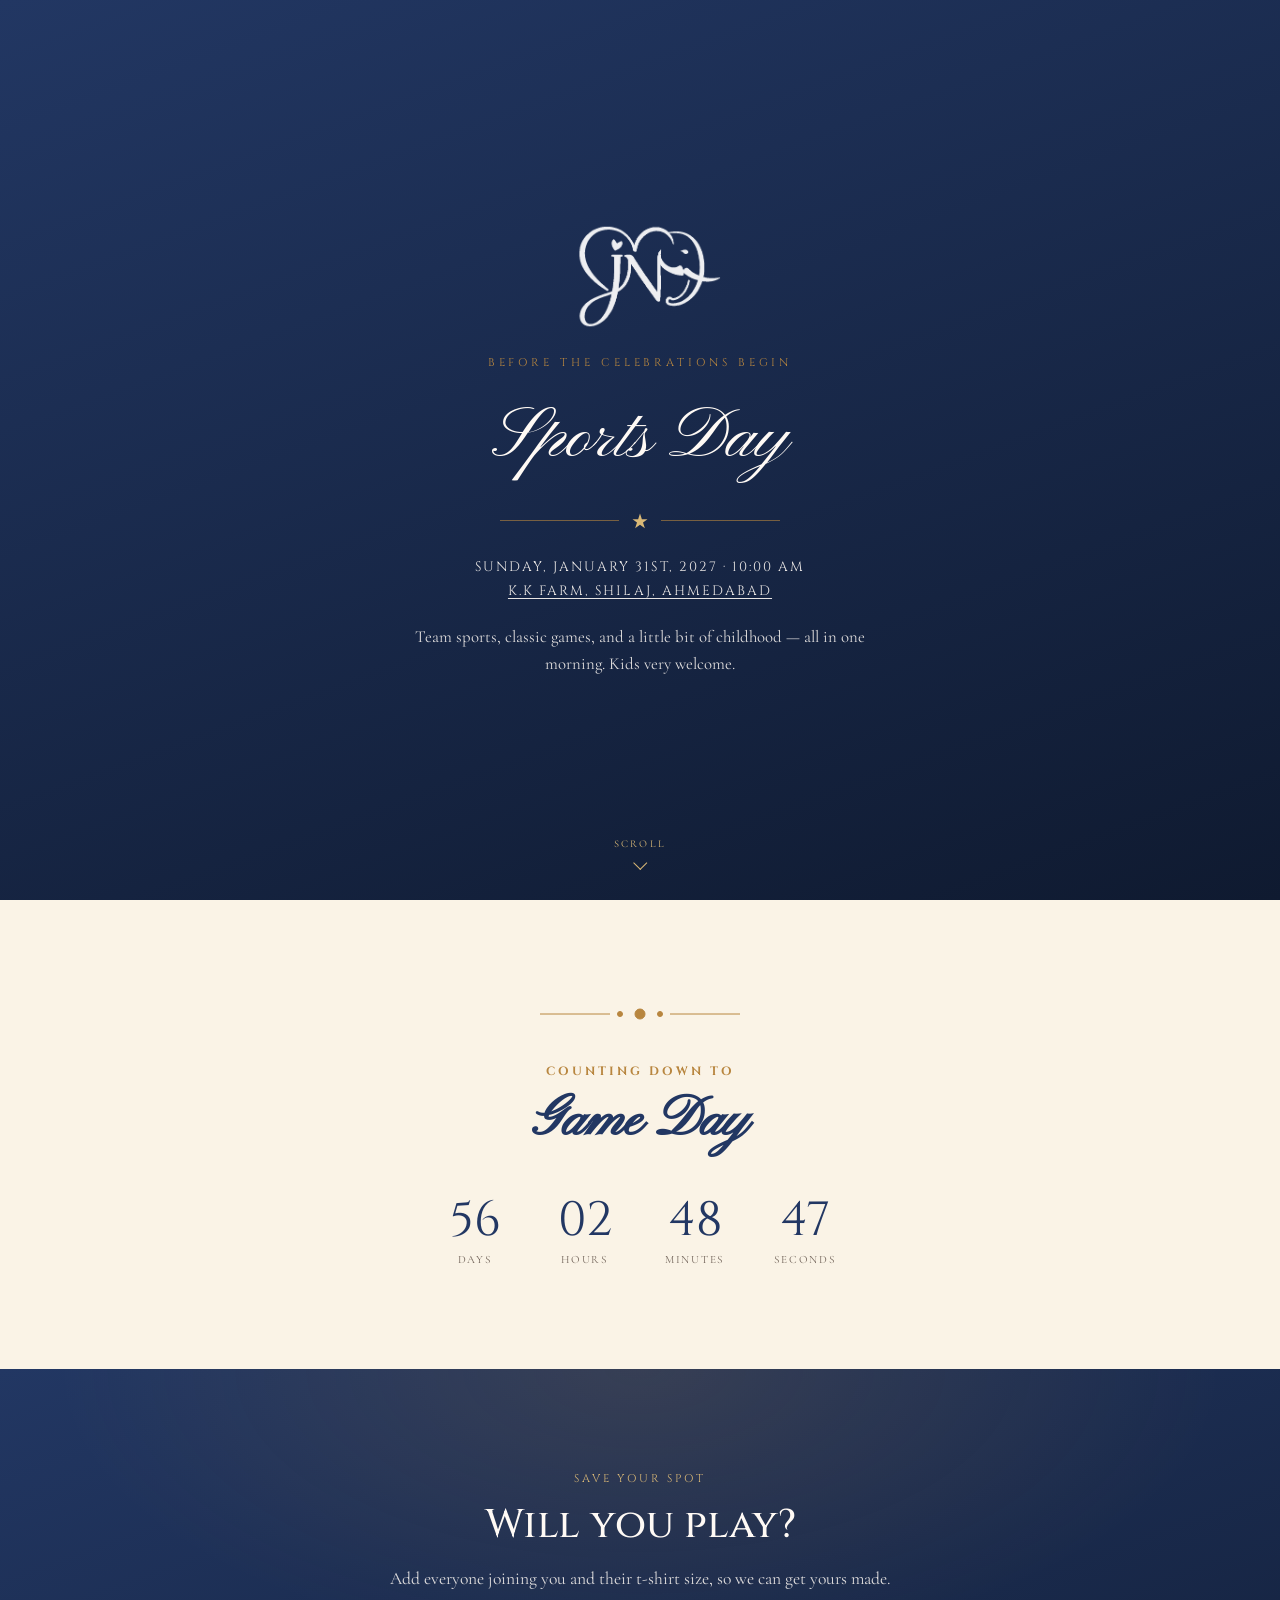
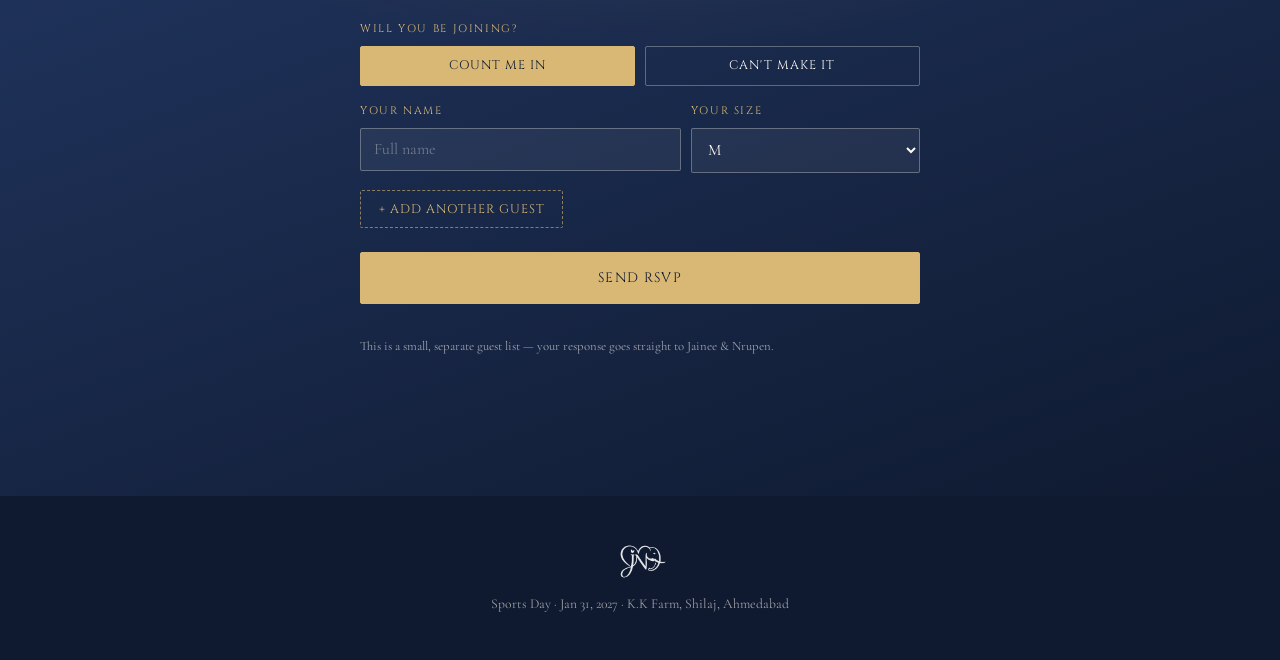
==== commit c7218410: "Simplify sports day page and fix event date Drop the activities cards section, correct the venue to " ====
--- a/sportsday/index.html
+++ b/sportsday/index.html
@@ -21,57 +21,15 @@
     <p class="hero-eyebrow">Before the celebrations begin</p>
     <h1 class="hero-names sd-title">Sports Day</h1>
     <div class="hero-divider" aria-hidden="true"><span></span><svg viewBox="0 0 24 24" class="hero-divider-mark"><path d="M12 2l2.5 7.5H22l-6 4.5 2.5 7.5L12 17l-6.5 4.5L8 14 2 9.5h7.5z"/></svg><span></span></div>
-    <p class="hero-date">Saturday, January 31st, 2026 · 10:00 AM</p>
-    <p class="hero-venue"><a href="https://www.google.com/maps/search/?api=1&query=K.K+Farm%2C+Ahmedabad" target="_blank" rel="noreferrer">K.K Farm, Ahmedabad</a></p>
+    <p class="hero-date">Sunday, January 31st, 2027 · 10:00 AM</p>
+    <p class="hero-venue"><a href="https://www.google.com/maps/search/?api=1&query=K.K+Farm%2C+Shilaj%2C+Ahmedabad" target="_blank" rel="noreferrer">K.K Farm, Shilaj, Ahmedabad</a></p>
     <p class="sd-hero-blurb">Team sports, classic games, and a little bit of childhood — all in one morning. Kids very welcome.</p>
   </div>
 
-  <a class="hero-scroll" href="#activities" aria-label="Scroll to activities">
+  <a class="hero-scroll" href="#countdown" aria-label="Scroll to countdown">
     <span class="hero-scroll-label">Scroll</span>
     <span class="hero-scroll-chevron" aria-hidden="true"></span>
   </a>
-</section>
-
-<!-- ══════════ ACTIVITIES ══════════ -->
-<section class="section activities-section" id="activities" aria-labelledby="activitiesTitle">
-  <div class="events-header reveal-item">
-    <p class="events-eyebrow">What to expect</p>
-    <h2 class="events-title" id="activitiesTitle">A Morning to Play</h2>
-  </div>
-
-  <div class="activities-grid">
-    <div class="activity-card reveal-item">
-      <span class="icon-badge" aria-hidden="true">
-        <svg class="icon-badge-svg" viewBox="0 0 24 24" fill="none" stroke="currentColor" stroke-width="1.5" stroke-linecap="round" stroke-linejoin="round">
-          <circle cx="12" cy="12" r="8" />
-          <path d="M12 4v16M4 12h16M6.5 6.5l11 11M17.5 6.5l-11 11" />
-        </svg>
-      </span>
-      <h3 class="activity-name">Team Sports</h3>
-      <p class="activity-desc">Cricket, tug-of-war, relay races — pick a team and bring your competitive spirit.</p>
-    </div>
-
-    <div class="activity-card reveal-item" style="transition-delay:90ms">
-      <span class="icon-badge" aria-hidden="true">
-        <svg class="icon-badge-svg" viewBox="0 0 24 24" fill="none" stroke="currentColor" stroke-width="1.5" stroke-linecap="round" stroke-linejoin="round">
-          <path d="M12 3l2.4 5.2 5.6.6-4.2 3.8 1.2 5.6L12 15.8 6.9 18.2l1.2-5.6L4 8.8l5.6-.6z" />
-        </svg>
-      </span>
-      <h3 class="activity-name">Classic Games</h3>
-      <p class="activity-desc">Musical chairs, three-legged race, sack race — all the games you grew up with.</p>
-    </div>
-
-    <div class="activity-card reveal-item" style="transition-delay:180ms">
-      <span class="icon-badge" aria-hidden="true">
-        <svg class="icon-badge-svg" viewBox="0 0 24 24" fill="none" stroke="currentColor" stroke-width="1.5" stroke-linecap="round" stroke-linejoin="round">
-          <ellipse cx="12" cy="10" rx="6" ry="7" />
-          <path d="M12 17v4M9.5 21h5" />
-        </svg>
-      </span>
-      <h3 class="activity-name">Kids Corner</h3>
-      <p class="activity-desc">Face painting, bouncy fun, and games just for the little ones.</p>
-    </div>
-  </div>
 </section>
 
 <!-- ══════════ COUNTDOWN ══════════ -->
@@ -140,7 +98,7 @@
 
 <footer class="site-footer">
   <img class="ft-logo" src="../assets/images/logo.png" alt="Jainee and Nrupen logo" />
-  <p class="ft-tagline">Sports Day · Jan 31, 2026 · K.K Farm, Ahmedabad</p>
+  <p class="ft-tagline">Sports Day · Jan 31, 2027 · K.K Farm, Shilaj, Ahmedabad</p>
 </footer>
 
 <script src="script.js"></script>
--- a/sportsday/styles.css
+++ b/sportsday/styles.css
@@ -16,50 +16,6 @@
 
 .hero-venue a { color: inherit; text-decoration: underline; text-underline-offset: 3px; transition: color 0.25s ease; }
 .hero-venue a:hover { color: var(--gold-light); }
-
-/* ── Activities ── */
-.activities-section { text-align: center; }
-
-.activities-grid {
-  display: grid;
-  grid-template-columns: repeat(auto-fit, minmax(220px, 1fr));
-  gap: 1.5rem;
-}
-
-.activity-card {
-  border: 1px solid var(--gold-light);
-  background: var(--ivory);
-  border-radius: 4px;
-  padding: 2rem 1.5rem;
-  text-align: center;
-  transition: transform 0.35s ease, box-shadow 0.35s ease, border-color 0.35s ease;
-}
-
-.activity-card:hover {
-  transform: translateY(-6px);
-  border-color: var(--gold);
-  box-shadow: 0 16px 34px rgba(107, 30, 46, 0.16);
-}
-
-.activity-card:hover .icon-badge {
-  transform: scale(1.08);
-  box-shadow: 0 6px 18px rgba(184, 134, 63, 0.35);
-}
-
-.activity-name {
-  font-family: var(--font-heading);
-  font-weight: 500;
-  font-size: 1.2rem;
-  color: var(--maroon);
-  margin: 0 0 0.6rem;
-}
-
-.activity-desc {
-  font-size: 0.95rem;
-  line-height: 1.55;
-  opacity: 0.8;
-  margin: 0;
-}
 
 /* ── Guest list ── */
 .guest-list {
